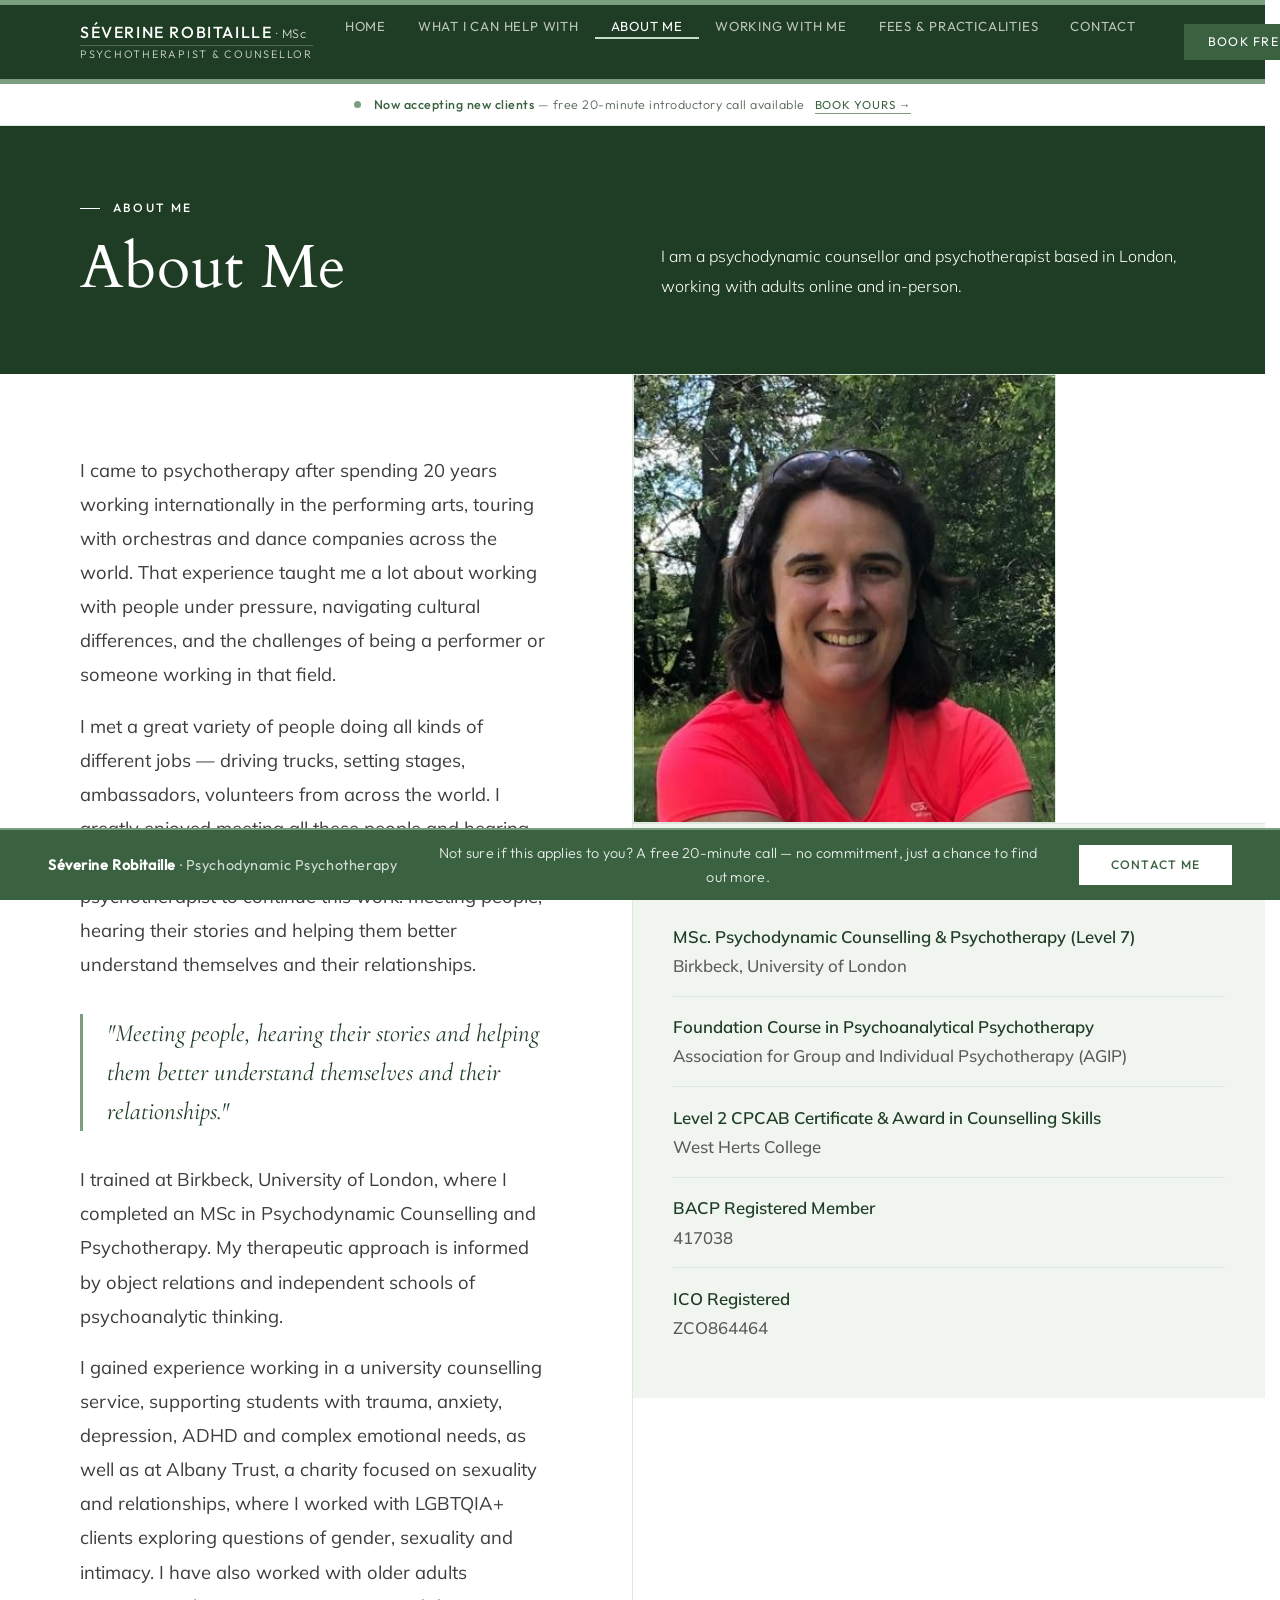
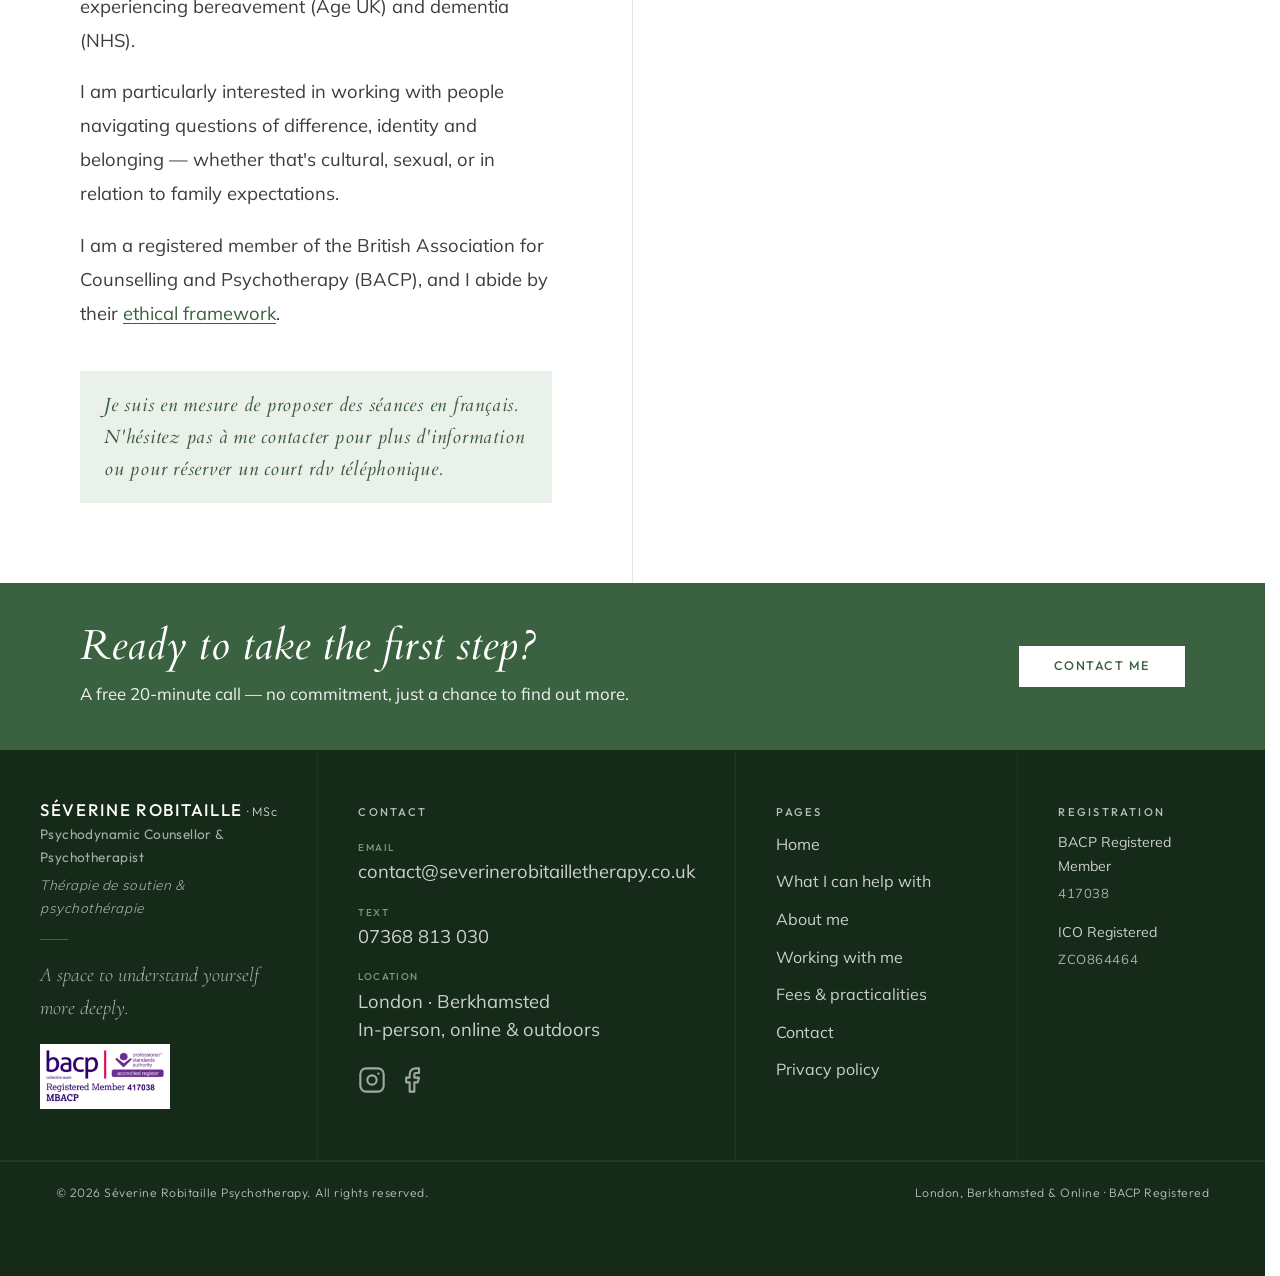
==== about.html @ 89bd4393 "Update about.html" ====
<!DOCTYPE html>
<html lang="en">
<head>
  <meta charset="UTF-8">
  <meta name="viewport" content="width=device-width, initial-scale=1.0">
  <title>About Séverine Robitaille | Counsellor – Berkhamsted, London & Online</title>
  <meta name="description" content="BACP registered. Welcoming neurodivergent people, all cultures and backgrounds. In person, outdoors or online. Séances disponibles en français.">
  <meta name="author" content="Séverine Robitaille">
  <meta name="copyright" content="© 2026 Séverine Robitaille. All images and content are protected.">
  <link rel="icon" type="image/svg+xml" href="favicon.svg">
  <link rel="canonical" href="https://www.severinerobitailletherapy.co.uk/about.html">
  <meta property="og:type" content="website">
  <meta property="og:site_name" content="Séverine Robitaille Psychotherapy">
  <meta property="og:title" content="About Séverine Robitaille - Psychotherapist & Counsellor, London">
  <meta property="og:description" content="I am a psychodynamic counsellor and psychotherapist and work in London and online. BACP registered.">
  <meta property="og:image" content="https://www.severinerobitailletherapy.co.uk/images/photo-severine-cropped.jpg">
  <meta property="og:url" content="https://www.severinerobitailletherapy.co.uk/about.html">
  <link rel="stylesheet" href="style.css">
  <script type="application/ld+json">
  {
    "@context": "https://schema.org",
    "@type": "MedicalBusiness",
    "name": "Séverine Robitaille Psychotherapy",
    "description": "Psychodynamic counselling and psychotherapy for adults in London. Online and in-person sessions with Séverine Robitaille MSc, BACP registered.",
    "url": "https://www.severinerobitailletherapy.co.uk",
    "telephone": "+447368813030",
    "email": "contact@severinerobitailletherapy.co.uk",
    "address": {
      "@type": "PostalAddress",
      "streetAddress": "180-186 Kings Cross Road",
      "addressLocality": "London",
      "postalCode": "WC1X 9DE",
      "addressCountry": "GB"
    },
    "geo": {
      "@type": "GeoCoordinates",
      "latitude": 51.5295,
      "longitude": -0.1196
    },
    "priceRange": "£80 per session",
    "areaServed": "London",
    "founder": {
      "@type": "Person",
      "name": "Séverine Robitaille",
      "jobTitle": "Psychodynamic Counsellor and Psychotherapist",
      "honorificSuffix": "MSc",
      "knowsLanguage": ["en", "fr"],
      "memberOf": {
        "@type": "Organization",
        "name": "British Association for Counselling and Psychotherapy",
        "alternateName": "BACP"
      }
    },
    "hasOfferCatalog": {
      "@type": "OfferCatalog",
      "name": "Therapy Services",
      "itemListElement": [
        {
          "@type": "Offer",
          "itemOffered": {
            "@type": "Service",
            "name": "Individual Psychotherapy",
            "description": "One-to-one psychodynamic therapy for adults, in-person or online"
          }
        },
        {
          "@type": "Offer",
          "itemOffered": {
            "@type": "Service",
            "name": "Free Introductory Call",
            "description": "Free 20-minute introductory phone call, no commitment required"
          },
          "price": "0",
          "priceCurrency": "GBP"
        }
      ]
    }
  }
  </script>
  <script type="application/ld+json">
  {
    "@context": "https://schema.org",
    "@type": "Person",
    "name": "Séverine Robitaille",
    "honorificSuffix": "MSc",
    "jobTitle": "Psychodynamic Counsellor and Psychotherapist",
    "url": "https://www.severinerobitailletherapy.co.uk/about.html",
    "email": "contact@severinerobitailletherapy.co.uk",
    "telephone": "+447368813030",
    "knowsLanguage": ["en", "fr"],
    "worksFor": {
      "@type": "MedicalBusiness",
      "name": "Séverine Robitaille Psychotherapy",
      "url": "https://www.severinerobitailletherapy.co.uk"
    },
    "hasCredential": {
      "@type": "EducationalOccupationalCredential",
      "credentialCategory": "degree",
      "educationalLevel": "Masters",
      "recognizedBy": {
        "@type": "CollegeOrUniversity",
        "name": "Birkbeck, University of London"
      }
    },
    "memberOf": {
      "@type": "Organization",
      "name": "British Association for Counselling and Psychotherapy",
      "alternateName": "BACP"
    }
  }
  </script>
</head>
<body>
  <a href="#main-content" class="skip-link">Skip to main content</a>

  <!-- TOP NAV — Option B -->
  <nav class="top-nav" aria-label="Main navigation">
    <a class="nav-logo" href="/">
      <span class="nav-logo__name">Séverine Robitaille<span class="nav-logo__msc"> · MSc</span></span>
      <span class="nav-logo__sub">Psychotherapist &amp; Counsellor</span>
    </a>
    <ul class="nav-links">
      <li><a href="/">Home</a></li>
      <li><a href="what-i-can-help-with.html">What I can help with</a></li>
      <li><a href="about.html" class="active">About me</a></li>
      <li><a href="working-with-me.html">Working with me</a></li>
      <li><a href="fees.html">Fees &amp; practicalities</a></li>
      <li><a href="contact.html">Contact</a></li>
    </ul>
    <div class="nav-right">
      <div class="nav-cta"><a href="contact.html">Book Free Call</a></div>
      <span class="nav-lang__flag" title="Version française disponible">🇫🇷</span>
    </div>
    <button class="nav-hamburger" id="navHamburger" aria-label="Open menu" aria-expanded="false" style="display:none;">
      <span></span><span></span><span></span>
    </button>
  </nav>

  <div class="mobile-nav-panel" id="mobileNav">
    <a href="/">Home</a>
    <a href="what-i-can-help-with.html">What I can help with</a>
    <a href="about.html" class="active">About me</a>
    <a href="working-with-me.html">Working with me</a>
    <a href="fees.html">Fees &amp; practicalities</a>
    <a href="contact.html">Contact</a>
    <a href="contact.html" class="mobile-nav-cta">Book Free Call</a>
  </div>

  <!-- ACCEPTING CLIENTS BANNER -->
  <div class="accepting-bar">
    <div class="accepting-bar__dot"></div>
    <p class="accepting-bar__text">
      <strong>Now accepting new clients</strong> — free 20-minute introductory call available
      <a href="contact.html" class="accepting-bar__link">Book yours →</a>
    </p>
  </div>

  <!-- PAGE HERO — Option B -->
  <main id="main-content">
  <div class="page-hero">
    <div>
      <div class="page-hero__eyebrow">About Me</div>
      <h1 class="page-hero__title">About Me</h1>
    </div>
    <p class="page-hero__desc">I am a psychodynamic counsellor and psychotherapist based in London, working with adults online and in-person.</p>
  </div>

  <!-- MAIN CONTENT — Body text Option A + bumped size -->
  <img src="images/severine-outdoors-cropped.jpg"
       alt="Séverine Robitaille, psychodynamic psychotherapist"
       class="about-photo-mobile"
       style="display:none;">

  <div class="grid-2">

    <div class="content-left">

      <p>I came to psychotherapy after spending 20 years working internationally in the performing arts, touring with orchestras and dance companies across the world. That experience taught me a lot about working with people under pressure, navigating cultural differences, and the challenges of being a performer or someone working in that field.</p>

      <p>I met a great variety of people doing all kinds of different jobs — driving trucks, setting stages, ambassadors, volunteers from across the world. I greatly enjoyed meeting all these people and hearing their stories, and this led me to retrain as a psychotherapist to continue this work: meeting people, hearing their stories and helping them better understand themselves and their relationships.</p>

      <div class="pull-quote">"Meeting people, hearing their stories and helping them better understand themselves and their relationships."</div>

      <p>I trained at Birkbeck, University of London, where I completed an MSc in Psychodynamic Counselling and Psychotherapy. My therapeutic approach is informed by object relations and independent schools of psychoanalytic thinking.</p>

      <p>I gained experience working in a university counselling service, supporting students with trauma, anxiety, depression, ADHD and complex emotional needs, as well as at Albany Trust, a charity focused on sexuality and relationships, where I worked with LGBTQIA+ clients exploring questions of gender, sexuality and intimacy. I have also worked with older adults experiencing bereavement (Age UK) and dementia (NHS).</p>

      <p>I am particularly interested in working with people navigating questions of difference, identity and belonging — whether that's cultural, sexual, or in relation to family expectations.</p>

      <p>I am a registered member of the British Association for Counselling and Psychotherapy (BACP), and I abide by their <a href="https://www.bacp.co.uk/events-and-resources/ethics-and-standards/ethical-framework-for-the-counselling-professions/" target="_blank" rel="noopener">ethical framework</a>.</p>

      <div class="lang-badge">
        Je suis en mesure de proposer des séances en français. N'hésitez pas à me contacter pour plus d'information ou pour réserver un court rdv téléphonique.
      </div>

    </div>

    <!-- Right: photo + credentials Option A scaled -->
    <div>

      <img src="images/severine-outdoors-cropped.jpg"
           alt="Séverine Robitaille, psychodynamic psychotherapist"
           class="about-photo-desktop"
           style="width:67%; height:auto; display:block; border:1px solid var(--border);">

      <div class="creds-panel">
        <h2 class="creds-panel__title">Qualifications &amp; Registrations</h2>

        <div class="creds-item">
          <span class="creds-item__title">MSc. Psychodynamic Counselling &amp; Psychotherapy (Level 7)</span>
          <span class="creds-item__sub">Birkbeck, University of London</span>
        </div>
        <div class="creds-item">
          <span class="creds-item__title">Foundation Course in Psychoanalytical Psychotherapy</span>
          <span class="creds-item__sub">Association for Group and Individual Psychotherapy (AGIP)</span>
        </div>
        <div class="creds-item">
          <span class="creds-item__title">Level 2 CPCAB Certificate &amp; Award in Counselling Skills</span>
          <span class="creds-item__sub">West Herts College</span>
        </div>
        <div class="creds-item">
          <span class="creds-item__title">BACP Registered Member</span>
          <span class="creds-item__sub">417038</span>
        </div>
        <div class="creds-item">
          <span class="creds-item__title">ICO Registered</span>
          <span class="creds-item__sub">ZCO864464</span>
        </div>
      </div>

    </div>

  </div>

  <!-- CTA STRIP — forest green, white text, bigger -->
  <div class="cta-strip cta-strip--tall">
    <div>
      <p class="cta-strip__heading">Ready to take the first step?</p>
      <p class="cta-strip__sub">A free 20-minute call — no commitment, just a chance to find out more.</p>
    </div>
    <a href="mailto:contact@severinerobitailletherapy.co.uk" class="btn btn--white">Contact me</a>
  </div>

  <!-- FOOTER — improved contrast + larger text throughout -->
  </main>

  <footer class="site-footer">
    <div class="footer-1__top">

      <div class="footer-1__col">
        <span class="footer-name">Séverine Robitaille<span class="footer-msc"> · MSc</span></span>
        <span class="footer-creds">Psychodynamic Counsellor &amp; Psychotherapist</span>
        <span class="footer-fr">Thérapie de soutien &amp; psychothérapie</span>
        <div class="footer-divider"></div>
        <p class="footer-tagline">A space to understand yourself more deeply.</p>
        <span class="bacp-logo"><img src="images/bacplogo.png" alt="BACP Registered Member"></span>
      </div>

      <div class="footer-1__col footer-1__col--lower">
        <p class="col-heading">Contact</p>
        <span class="contact-row" style="margin-bottom:0"><span>Email</span></span>
        <span class="contact-row"><a href="mailto:contact@severinerobitailletherapy.co.uk">contact@severinerobitailletherapy.co.uk</a></span>
        <span class="contact-row" style="margin-bottom:0"><span>Text</span></span>
        <span class="contact-row"><a href="tel:+447368813030">07368 813 030</a></span>
        <span class="contact-row" style="margin-bottom:0"><span>Location</span></span>
        <span class="contact-row" style="margin-bottom:0">London · Berkhamsted</span>
        <span class="contact-row">In-person, online &amp; outdoors</span>
        <div class="footer-social"><a href="https://www.instagram.com/severinetherapy" target="_blank" rel="noopener" aria-label="Instagram"><svg xmlns="http://www.w3.org/2000/svg" width="22" height="22" viewBox="0 0 24 24" fill="none" stroke="currentColor" stroke-width="1.8" stroke-linecap="round" stroke-linejoin="round"><rect x="2" y="2" width="20" height="20" rx="5" ry="5"/><circle cx="12" cy="12" r="4"/><circle cx="17.5" cy="6.5" r="1" fill="currentColor" stroke="none"/></svg></a><a href="https://www.facebook.com/severinerobitailletherapy" target="_blank" rel="noopener" aria-label="Facebook"><svg xmlns="http://www.w3.org/2000/svg" width="22" height="22" viewBox="0 0 24 24" fill="none" stroke="currentColor" stroke-width="1.8" stroke-linecap="round" stroke-linejoin="round"><path d="M18 2h-3a5 5 0 0 0-5 5v3H7v4h3v8h4v-8h3l1-4h-4V7a1 1 0 0 1 1-1h3z"/></svg></a></div>
      </div>

      <div class="footer-1__col footer-1__col--lower footer-nav">
        <p class="col-heading">Pages</p>
        <a href="/">Home</a>
        <a href="what-i-can-help-with.html">What I can help with</a>
        <a href="about.html">About me</a>
        <a href="working-with-me.html">Working with me</a>
        <a href="fees.html">Fees &amp; practicalities</a>
        <a href="contact.html">Contact</a>
        <a href="privacy.html">Privacy policy</a>
      </div>

      <div class="footer-1__col footer-1__col--lower">
        <p class="col-heading">Registration</p>
        <div class="reg-block">
          <span class="reg-title">BACP Registered Member</span>
          <span class="reg-num">417038</span>
        </div>
        <div class="reg-block">
          <span class="reg-title">ICO Registered</span>
          <span class="reg-num">ZCO864464</span>
        </div>
      </div>

    </div>
    <div class="bottom-bar">
      <p>© 2026 Séverine Robitaille Psychotherapy. All rights reserved.</p>
      <p>London, Berkhamsted &amp; Online · BACP Registered</p>
    </div>
  </footer>

  <!-- FIXED BAR -->
  <div class="fixed-bar">
    <span class="fixed-bar__name"><strong>Séverine Robitaille</strong> · Psychodynamic Psychotherapy</span>
    <span class="fixed-bar__message">Not sure if this applies to you? A free 20-minute call — no commitment, just a chance to find out more.</span>
    <a href="mailto:contact@severinerobitailletherapy.co.uk" class="fixed-bar__btn">Contact me</a>
  </div>

  <script>
    const ham = document.getElementById('navHamburger');
    const nav = document.getElementById('mobileNav');
    if (ham && nav) {
      const toggleMenu = () => {
        const open = nav.classList.toggle('open');
        ham.classList.toggle('open', open);
        ham.setAttribute('aria-expanded', open);
        ham.setAttribute('aria-label', open ? 'Close menu' : 'Open menu');
      };
      ham.addEventListener('click', toggleMenu);
      ham.addEventListener('keydown', (e) => {
        if (e.key === 'Enter' || e.key === ' ') {
          e.preventDefault();
          toggleMenu();
        }
      });
      nav.querySelectorAll('a').forEach(a => a.addEventListener('click', () => {
        nav.classList.remove('open');
        ham.classList.remove('open');
        ham.setAttribute('aria-expanded', 'false');
        ham.setAttribute('aria-label', 'Open menu');
      }));
    }
  </script>
<script data-goatcounter="https://severinetherapy.goatcounter.com/count"
        async src="//gc.zgo.at/count.js"></script>
</body>
</html>
---- style.css ----
/* ============================================================
   style.css — Séverine Robitaille Psychotherapy
   Shared stylesheet for all pages
   ============================================================

   FONTS — hosted locally from /fonts folder
   FONT ROLES:
   - Headings & page titles  → Cardo
   - Body text               → Mulish
   - Navigation & buttons    → Outfit (uppercase)
   - Quotes & accents        → Cormorant Garamond italic

   COLOUR PALETTE:
   --rich       #1f3d24   Dark rich green  — nav bar, page hero, footer
   --forest     #3a6140   Mid green        — CTA sections, hover states, sticky bar
   --sage       #7a9e7e   Sage green       — accents, borders, dots, labels
   --mint       #c5ddc7   Pale mint        — borders, pull quote lines, image tints
   --pale       #f0f5f0   Very pale green  — section backgrounds
   --off-white  #f8faf8   Warm white       — alternate section backgrounds
   --white      #ffffff   Pure white       — main content background
   --text       #1a1a1a   Near black       — headings
   --muted      #556657   Muted green-grey — body text
   --border     #dde8de   Light green-grey — borders and dividers
   ============================================================ */


/* ── ACCESSIBILITY ── */
.skip-link {
  position: absolute;
  top: -100%;
  left: 0;
  background: var(--forest);
  color: #fff;
  padding: 0.75rem 1.5rem;
  font-family: 'Outfit', sans-serif;
  font-size: 0.85rem;
  font-weight: 500;
  text-decoration: none;
  z-index: 9999;
}
.skip-link:focus { top: 0; }

*:focus-visible {
  outline: 2px solid var(--sage);
  outline-offset: 3px;
}

/* ── VISIBILITY UTILITIES ── */
.mobile-only { display: none; }
.desktop-only { display: inline; }

/* ── RESET & BASE ── */
*, *::before, *::after {
  margin: 0;
  padding: 0;
  box-sizing: border-box;
}

/* ── LOCAL FONT FACES ─────────────────────────────────────────────── */

/* Cardo */
@font-face {
  font-family: 'Cardo';
  font-style: normal;
  font-weight: 400;
  font-display: swap;
  src: url('fonts/cardo-400.woff2') format('woff2');
}
@font-face {
  font-family: 'Cardo';
  font-style: italic;
  font-weight: 400;
  font-display: swap;
  src: url('fonts/cardo-400-italic.woff2') format('woff2');
}

/* Cormorant Garamond */
@font-face {
  font-family: 'Cormorant Garamond';
  font-style: normal;
  font-weight: 300;
  font-display: swap;
  src: url('fonts/cormorant-300.woff2') format('woff2');
}
@font-face {
  font-family: 'Cormorant Garamond';
  font-style: normal;
  font-weight: 400;
  font-display: swap;
  src: url('fonts/cormorant-400.woff2') format('woff2');
}
@font-face {
  font-family: 'Cormorant Garamond';
  font-style: italic;
  font-weight: 300;
  font-display: swap;
  src: url('fonts/cormorant-300-italic.woff2') format('woff2');
}
@font-face {
  font-family: 'Cormorant Garamond';
  font-style: italic;
  font-weight: 400;
  font-display: swap;
  src: url('fonts/cormorant-400-italic.woff2') format('woff2');
}

/* Mulish */
@font-face {
  font-family: 'Mulish';
  font-style: normal;
  font-weight: 300;
  font-display: swap;
  src: url('fonts/mulish-300.woff2') format('woff2');
}
@font-face {
  font-family: 'Mulish';
  font-style: normal;
  font-weight: 400;
  font-display: swap;
  src: url('fonts/mulish-400.woff2') format('woff2');
}
@font-face {
  font-family: 'Mulish';
  font-style: normal;
  font-weight: 500;
  font-display: swap;
  src: url('fonts/mulish-500.woff2') format('woff2');
}
@font-face {
  font-family: 'Mulish';
  font-style: normal;
  font-weight: 600;
  font-display: swap;
  src: url('fonts/mulish-600.woff2') format('woff2');
}

/* Outfit */
@font-face {
  font-family: 'Outfit';
  font-style: normal;
  font-weight: 300;
  font-display: swap;
  src: url('fonts/outfit-300.woff2') format('woff2');
}
@font-face {
  font-family: 'Outfit';
  font-style: normal;
  font-weight: 400;
  font-display: swap;
  src: url('fonts/outfit-400.woff2') format('woff2');
}
@font-face {
  font-family: 'Outfit';
  font-style: normal;
  font-weight: 500;
  font-display: swap;
  src: url('fonts/outfit-500.woff2') format('woff2');
}

/* ─────────────────────────────────────────────────────────────────── */

html {
  scroll-behavior: smooth;
  font-size: 16px;
  scrollbar-gutter: stable;
}

body {
  font-family: 'Mulish', sans-serif;
  font-weight: 300;
  color: #1a1a1a;
  background: #ffffff;
  line-height: 1.7;
  -webkit-font-smoothing: antialiased;
}

img {
  max-width: 100%;
  display: block;
  -webkit-user-select: none;
  -moz-user-select: none;
  user-select: none;
  -webkit-user-drag: none;
  -moz-user-drag: none;
}

a {
  color: inherit;
  text-decoration: none;
}


/* ── CSS VARIABLES ── */
:root {
  --rich:      #1f3d24;
  --forest:    #3a6140;
  --sage:      #7a9e7e;
  --mint:      #c5ddc7;
  --pale:      #f0f5f0;
  --off-white: #f8faf8;
  --white:     #ffffff;
  --text:      #1a1a1a;
  --muted:     #556657;
  --border:    #dde8de;

  --font-heading: 'Cardo', serif;
  --font-body:    'Mulish', sans-serif;
  --font-ui:      'Outfit', sans-serif;
  --font-quote:   'Cormorant Garamond', serif;

  --radius: 0px; /* sharp edges throughout */
  --transition: 0.22s ease;

  --space-xs:  0.5rem;
  --space-sm:  1rem;
  --space-md:  2rem;
  --space-lg:  3.5rem;
  --space-xl:  5rem;
  --space-2xl: 7rem;
}


/* ════════════════════════════════════════════
   TYPOGRAPHY
   ════════════════════════════════════════════ */

h1, h2, h3, h4 {
  font-family: var(--font-heading);
  font-weight: 400;
  color: var(--text);
  line-height: 1.15;
}

h1 { font-size: 3.5rem; }
h2 { font-size: 2.2rem; }
h3 { font-size: 1.5rem; }
h4 { font-size: 1.1rem; }

p {
  font-family: var(--font-body);
  font-weight: 300;
  font-size: 1rem;
  color: var(--muted);
  line-height: 1.9;
  margin-bottom: 1rem;
}

p:last-child { margin-bottom: 0; }

/* Section eyebrow label — small caps above headings */
.eyebrow {
  font-family: var(--font-ui);
  font-size: 0.68rem;
  font-weight: 400;
  letter-spacing: 0.22em;
  text-transform: uppercase;
  color: var(--forest);
  display: flex;
  align-items: center;
  gap: 0.8rem;
  margin-bottom: 0.8rem;
}

.eyebrow::before {
  content: '';
  display: inline-block;
  width: 20px;
  height: 1px;
  background: var(--sage);
  flex-shrink: 0;
}

/* Pull quote — Cormorant Garamond italic */
.pull-quote {
  font-family: var(--font-quote);
  font-style: italic;
  font-weight: 300;
  font-size: 1.3rem;
  color: var(--sage);
  line-height: 1.65;
  border-left: 2px solid var(--mint);
  padding-left: 1.5rem;
  margin: 2rem 0;
}

/* Inline emphasis */
em {
  font-family: var(--font-quote);
  font-style: italic;
  font-size: 1.05em;
}

strong {
  font-weight: 500;
  color: var(--text);
}

/* ════════════════════════════════════════════
   SHARED CONTENT PATTERNS
   (Reusable styles for section eyebrows, headings, text)
   ════════════════════════════════════════════ */

/* Section eyebrow - small uppercase label above headings */
.section-eyebrow,
.who-main__eyebrow,
.approach-section__eyebrow,
.services-section__eyebrow,
.fees-section-title,
/* Section title - large Cardo heading */
.section-title,
.who-main__heading,
.approach-section__heading,
.services-section__heading {
  font-family: 'Cardo', serif;
  font-size: 2.2rem;
  font-weight: 400;
  line-height: 1.3;
}

/* Content paragraph - body text for content areas */
.content-text {
  font-family: 'Mulish', sans-serif;
  font-size: 1.15rem;
  font-weight: 400;
  color: #3d3d3d;
  line-height: 1.85;
  margin-bottom: 1.1rem;
}
.content-text:last-child { margin-bottom: 0; }

/* Content link - standard link styling in content areas */
.content-link,
.content-left a,
.fees-cell a,
.privacy-wrap a {
  color: var(--forest);
  text-decoration: underline;
  text-underline-offset: 3px;
}


/* ════════════════════════════════════════════
   LAYOUT HELPERS
   ════════════════════════════════════════════ */

.container {
  max-width: 1200px;
  margin: 0 auto;
  padding: 0 var(--space-xl);
}

.section {
  padding: var(--space-xl) var(--space-xl);
}

.section--pale     { background: var(--pale); }
.section--offwhite { background: var(--off-white); }
.section--white    { background: var(--white); }
.section--rich     { background: var(--rich); }
.section--forest   { background: var(--forest); }

.grid-2 {
  display: grid;
  grid-template-columns: 1fr 1fr;
  gap: 0;
}

.grid-2--gap {
  display: grid;
  grid-template-columns: 1fr 1fr;
  gap: var(--space-lg);
}

.grid-3 {
  display: grid;
  grid-template-columns: repeat(3, 1fr);
  gap: 0;
}

.divider {
  width: 36px;
  height: 2px;
  background: var(--sage);
  margin: var(--space-md) 0;
}


/* ════════════════════════════════════════════
   BUTTONS
   ════════════════════════════════════════════ */

.btn {
  display: inline-block;
  font-family: var(--font-ui);
  font-size: 0.78rem;
  font-weight: 500;
  letter-spacing: 0.12em;
  text-transform: uppercase;
  text-decoration: none;
  padding: 0.9rem 2.2rem;
  border: none;
  cursor: pointer;
  transition: background var(--transition), color var(--transition), transform var(--transition);
  line-height: 1;
}

.btn:hover { transform: translateY(-1px); }

/* Primary — dark green fill */
.btn--primary {
  background: var(--forest);
  color: var(--white);
}
.btn--primary:hover { background: var(--rich); }

/* White — used on dark backgrounds */
.btn--white {
  background: var(--white);
  color: var(--forest);
}
.btn--white:hover { background: var(--mint); }

/* Ghost — outline only */
.btn--ghost {
  background: transparent;
  color: var(--forest);
  border: 1.5px solid var(--border);
}
.btn--ghost:hover { background: var(--pale); }

/* Small variant */
.btn--sm {
  font-size: 0.72rem;
  padding: 0.6rem 1.5rem;
}


/* ════════════════════════════════════════════
   TOP NAVIGATION BAR
   ════════════════════════════════════════════ */

.top-nav {
  background: var(--rich);
  padding: 0 var(--space-xl);
  height: 84px;
  display: flex;
  justify-content: space-between;
  align-items: stretch;
  position: sticky;
  top: 0;
  z-index: 100;
  border-top: 1.5mm solid var(--sage);
  border-bottom: 1.5mm solid var(--sage);
}

/* Logo / name */
.nav-logo {
  display: flex;
  flex-direction: column;
  justify-content: center;
  gap: 3px;
  text-decoration: none;
  flex-shrink: 0;
}

.nav-logo__name {
  font-family: var(--font-ui);
  font-size: 1rem;
  font-weight: 500;
  color: var(--white);
  line-height: 1;
  letter-spacing: 0.1em;
  text-transform: uppercase;
  border-bottom: 1px solid rgba(255,255,255,0.22);
  padding-bottom: 5px;
}

.nav-logo__sub {
  font-family: var(--font-ui);
  font-size: 0.68rem;
  font-weight: 300;
  letter-spacing: 0.16em;
  text-transform: uppercase;
  color: rgba(255,255,255,0.80);
  line-height: 1;
}

.nav-logo__msc {
  color: rgba(255,255,255,0.80);
  font-weight: 300;
  font-size: 0.78rem;
  letter-spacing: 0.06em;
  text-transform: none;
}

/* Nav links */
.nav-links {
  display: flex;
  list-style: none;
  align-items: stretch;
  margin: 0 1rem;
}

.nav-links a {
  display: flex;
  align-items: center;
  padding: 10px 1rem 0;
  font-family: var(--font-ui);
  font-size: 0.82rem;
  font-weight: 400;
  letter-spacing: 0.06em;
  text-transform: uppercase;
  color: rgba(255,255,255,0.7);
  text-decoration: none;
  border-bottom: 2px solid transparent;
  transition: color var(--transition), border-color var(--transition);
  white-space: nowrap;
}

.nav-links a:hover {
  color: var(--white);
  border-bottom-color: var(--mint);
}

.nav-links a.active {
  color: var(--white);
  border-bottom-color: var(--mint);
}

/* Nav CTA button */
.nav-cta {
  display: flex;
  align-items: center;
  flex-shrink: 0;
  margin-left: var(--space-sm);
}

.nav-cta a {
  font-family: var(--font-ui);
  font-size: 0.78rem;
  font-weight: 400;
  letter-spacing: 0.1em;
  text-transform: uppercase;
  color: var(--white);
  background: var(--forest);
  padding: 0 1.5rem;
  height: 36px;
  display: flex;
  align-items: center;
  text-decoration: none;
  transition: background var(--transition);
  white-space: nowrap;
}

.nav-cta a:hover { background: var(--forest); }

/* Mobile nav - hidden on desktop */
.mobile-nav-panel,
.nav-hamburger { display: none; }


/* ════════════════════════════════════════════
   ACCEPTING NEW CLIENTS BANNER
   ════════════════════════════════════════════ */

.accepting-bar {
  background: var(--white);
  border-bottom: 1px solid var(--border);
  padding: 0.55rem var(--space-xl);
  display: flex;
  align-items: center;
  justify-content: center;
  gap: 0.8rem;
}

.accepting-bar__dot {
  width: 7px;
  height: 7px;
  border-radius: 50%;
  background: var(--sage);
  flex-shrink: 0;
  animation: pulse 2.5s ease-in-out infinite;
}

@keyframes pulse {
  0%, 100% { opacity: 1; transform: scale(1); }
  50%       { opacity: 0.35; transform: scale(0.85); }
}

.accepting-bar__text {
  font-family: var(--font-ui);
  font-size: 0.78rem;
  font-weight: 300;
  color: var(--muted);
  letter-spacing: 0.04em;
  margin-bottom: 0; /* override global p margin */
}

.accepting-bar__text strong {
  color: var(--forest);
  font-weight: 500;
}

.accepting-bar__link {
  font-family: var(--font-ui);
  font-size: 0.72rem;
  font-weight: 400;
  color: var(--forest);
  text-decoration: none;
  letter-spacing: 0.08em;
  text-transform: uppercase;
  border-bottom: 1px solid var(--sage);
  padding-bottom: 1px;
  margin-left: 0.4rem;
  transition: color var(--transition);
}

.accepting-bar__link:hover { color: var(--rich); }


/* ════════════════════════════════════════════
   PAGE HERO BANNER
   (dark green top section on interior pages)
   ════════════════════════════════════════════ */

.page-hero {
  background: var(--rich);
  padding: 4.5rem var(--space-xl);
  display: grid;
  grid-template-columns: 1fr 1fr;
  gap: var(--space-lg);
  align-items: end;
}

.page-hero__eyebrow {
  font-family: var(--font-ui);
  font-size: 0.75rem;
  font-weight: 500;
  letter-spacing: 0.22em;
  text-transform: uppercase;
  color: #ffffff;
  margin-bottom: 1rem;
  display: flex;
  align-items: center;
  gap: 0.8rem;
}

.page-hero__eyebrow::before {
  content: '';
  width: 20px;
  height: 1px;
  background: #ffffff;
  display: inline-block;
  flex-shrink: 0;
}

.page-hero__title {
  font-family: var(--font-heading);
  font-weight: 400;
  font-size: 3.8rem;
  color: var(--white);
  line-height: 1.1;
  letter-spacing: 0.01em;
  margin-bottom: 0;
}

.page-hero__desc {
  font-family: var(--font-body);
  font-weight: 300;
  font-size: 1rem;
  color: #ffffff;
  line-height: 1.85;
  align-self: end;
  margin-bottom: 0;
}


/* ════════════════════════════════════════════
   IMAGE PLACEHOLDER BLOCKS
   (replace with <img> tags when photos ready)
   ════════════════════════════════════════════ */

.img-placeholder {
  background: linear-gradient(155deg, var(--mint) 0%, #9ec4a2 55%, var(--forest) 100%);
  display: flex;
  flex-direction: column;
  align-items: center;
  justify-content: center;
  gap: 0.5rem;
  min-height: 400px;
}

.img-placeholder__label {
  background: rgba(255,255,255,0.88);
  padding: 0.5rem 1.3rem;
  font-family: var(--font-ui);
  font-size: 0.72rem;
  font-weight: 500;
  letter-spacing: 0.14em;
  text-transform: uppercase;
  color: var(--forest);
}

.img-placeholder__sub {
  font-family: var(--font-ui);
  font-size: 0.68rem;
  font-weight: 300;
  color: rgba(255,255,255,0.6);
  letter-spacing: 0.05em;
}


/* ════════════════════════════════════════════
   CREDENTIALS / DARK ASIDE PANEL
   ════════════════════════════════════════════ */

.aside-panel {
  background: var(--rich);
  padding: 2.5rem;
}

/* Light variant — pale green background */
.aside-panel--light {
  background: var(--pale);
  border-top: 1px solid var(--border);
}

.aside-panel--light .aside-panel__title { color: var(--forest); }

.aside-panel--light .cred-item {
  border-bottom-color: var(--border);
  color: var(--muted);
}

.aside-panel--light .cred-item strong { color: var(--rich); }

.cred-item {
  padding: 0.9rem 0;
  border-bottom: 1px solid rgba(255,255,255,0.07);
  font-family: var(--font-body);
  font-size: 0.84rem;
  font-weight: 300;
  color: rgba(255,255,255,0.75);
  line-height: 1.5;
}

.cred-item:last-child { border-bottom: none; }

.cred-item strong {
  display: block;
  font-family: var(--font-body);
  font-weight: 400;
  font-size: 0.86rem;
  color: rgba(255,255,255,0.82);
  margin-bottom: 0.15rem;
}


/* ════════════════════════════════════════════
   CREDENTIALS PANEL — pale green (About page)
   ════════════════════════════════════════════ */

.creds-panel {
  background: var(--pale);
  border-top: 1px solid var(--border);
  padding: 2.5rem;
}

.creds-panel__title {
  font-family: var(--font-ui);
  font-size: 1rem;
  font-weight: 500;
  letter-spacing: 0.14em;
  text-transform: uppercase;
  color: var(--forest);
  margin-bottom: 1.5rem;
}

.creds-item {
  padding: 1.1rem 0;
  border-bottom: 1px solid var(--border);
  line-height: 1.5;
}

.creds-item:last-child { border-bottom: none; }

.creds-item__title {
  display: block;
  font-family: var(--font-body);
  font-weight: 600;
  font-size: 1.05rem;
  color: var(--rich);
  margin-bottom: 0.25rem;
}

.creds-item__sub {
  font-family: var(--font-body);
  font-size: 1.05rem;
  font-weight: 500;
  color: #5a5a5a;
}


/* ════════════════════════════════════════════
   LANGUAGE BADGE
   ════════════════════════════════════════════ */

.lang-badge {
  display: inline-flex;
  align-items: center;
  gap: 0.6rem;
  background: var(--pale);
  border: 1px solid var(--border);
  padding: 0.65rem 1.3rem;
  font-family: var(--font-ui);
  font-size: 0.8rem;
  font-weight: 400;
  color: var(--forest);
  letter-spacing: 0.04em;
  margin-top: var(--space-sm);
}


/* ════════════════════════════════════════════
   CTA STRIP
   (call-to-action band before footer)
   ════════════════════════════════════════════ */

.cta-strip {
  background: var(--forest);
  padding: 4rem var(--space-xl);    /* standard height */
  display: flex;
  align-items: center;
  justify-content: space-between;
  gap: var(--space-md);
  flex-wrap: wrap;
}

/* Taller alternative — more impact, more breathing room */
.cta-strip--tall {
  padding: 2.5rem var(--space-xl);
}

.cta-strip__heading {
  font-family: var(--font-heading);
  font-style: italic;
  font-weight: 400;
  font-size: 2.6rem;
  color: var(--white);
  line-height: 1.15;
  margin-bottom: 0.5rem;
}

.cta-strip__sub {
  font-family: var(--font-body);
  font-size: 1.05rem;
  font-weight: 400;
  color: rgba(255,255,255,0.92);
  margin-bottom: 0;
}


/* ════════════════════════════════════════════
   FOOTER
   ════════════════════════════════════════════ */

.site-footer {
  background: #152a18;
  padding-bottom: 52px;
}

.footer-1__top {
  display: grid;
  grid-template-columns: 1.5fr 1.2fr 1.6fr 1.4fr;
  border-bottom: 1px solid rgba(255,255,255,0.06);
}

/* Col 1 — name block, content sits high */
.footer-1__col {
  padding: 3.2rem 2.5rem;
  border-right: 1px solid rgba(255,255,255,0.05);
  display: flex;
  flex-direction: column;
}


/* Cols 2–4 — content pushed lower */
.footer-1__col--lower {
  padding: 3.2rem 2.5rem;
  border-right: 1px solid rgba(255,255,255,0.05);
  display: flex;
  flex-direction: column;
  justify-content: flex-start;
}

.footer-1__col--lower:last-child { border-right: none; }

/* ── Name block ── */
.footer-name {
  font-family: var(--font-ui);
  font-size: 1.05rem;
  font-weight: 500;
  color: white;
  letter-spacing: 0.1em;
  text-transform: uppercase;
  display: block;
  line-height: 1;
  white-space: nowrap;
}

.footer-msc {
  color: rgba(255,255,255,0.80);
  font-weight: 300;
  font-size: 0.78rem;
  letter-spacing: 0.06em;
  text-transform: none;
}

.footer-creds {
  font-family: var(--font-ui);
  font-size: 0.85rem;
  font-weight: 400;
  color: rgba(255,255,255,0.62);
  letter-spacing: 0.03em;
  display: block;
  margin-top: 0.3rem;
}

.footer-divider {
  width: 28px;
  height: 1px;
  background: var(--sage);
  opacity: 0.5;
  margin: 1.2rem 0;
}

.footer-tagline {
  font-family: var(--font-quote);
  font-style: italic;
  font-weight: 300;
  font-size: 1.25rem;
  color: rgba(255,255,255,0.65);
  line-height: 1.65;
  max-width: 260px;
  margin: 0;
}

/* BACP logo wrapper */
.bacp-logo {
  display: inline-block;
  margin-top: 1.2rem;
  line-height: 0;
}
.bacp-logo img {
  width: 130px;
  height: auto;
  display: block;
}

.bacp-placeholder {
  margin-top: auto;
  padding-top: 2rem;
}

.bacp-placeholder__inner {
  display: inline-flex;
  align-items: center;
  justify-content: center;
  width: 80px;
  height: 80px;
  border: 1px solid rgba(255,255,255,0.18);
  font-family: var(--font-ui);
  font-size: 0.62rem;
  font-weight: 400;
  letter-spacing: 0.1em;
  text-transform: uppercase;
  color: rgba(255,255,255,0.7);
}

/* ── Column headings ── */
.col-heading {
  font-family: var(--font-ui);
  font-size: 0.7rem;
  font-weight: 500;
  letter-spacing: 0.2em;
  text-transform: uppercase;
  color: rgba(255,255,255,0.7);
  margin-bottom: 0.5rem;
}

/* ── Contact rows ── */
.contact-row {
  display: block;
  font-family: var(--font-body);
  font-size: 1rem;
  font-weight: 400;
  color: rgba(255,255,255,0.65);
  margin-bottom: 0.6rem;
  line-height: 1.5;
  text-decoration: none;
  transition: color var(--transition);
}

.contact-row:hover { color: rgba(255,255,255,0.9); }

.contact-row a {
  color: rgba(255,255,255,0.65);
  text-decoration: none;
}
.contact-row a:hover { text-decoration: underline; }

.contact-row span {
  display: inline-block;
  font-family: var(--font-ui);
  font-size: 0.62rem;
  letter-spacing: 0.14em;
  text-transform: uppercase;
  color: var(--sage);
  margin-right: 0.5rem;
  font-weight: 500;
}

/* Cols 2–4 overrides — bigger, whiter */
.footer-1__col--lower .contact-row {
  font-size: 1.15rem;
  color: rgba(255,255,255,0.78);
}
.footer-1__col--lower .contact-row a {
  color: rgba(255,255,255,0.78);
}

.footer-social {
  display: flex;
  gap: 0.75rem;
  margin-top: 0.8rem;
}
.footer-social a {
  color: rgba(255,255,255,0.6);
  transition: color 0.2s;
}
.footer-social svg {
  width: 28px;
  height: 28px;
}
.footer-social a:hover { color: #fff; }

/* ── Nav links — match contact rows exactly ── */
.footer-nav a {
  display: block;
  font-family: var(--font-body);
  font-size: 1rem;
  font-weight: 400;
  color: rgba(255,255,255,0.78);
  text-decoration: none;
  text-transform: none;
  margin-bottom: 0.65rem;
  letter-spacing: 0;
  transition: color var(--transition);
}

.footer-nav a:hover { color: rgba(255,255,255,0.98); }

.footer-1__col--lower .footer-nav a {
  font-size: 1.15rem;
  color: rgba(255,255,255,0.78);
}

.footer-1__col--lower .footer-nav a:hover { color: rgba(255,255,255,0.98); }

/* ── Registration ── */
.reg-block { margin-bottom: 1.1rem; }

.reg-title {
  display: block;
  font-family: var(--font-body);
  font-size: 0.95rem;
  font-weight: 400;
  color: rgba(255,255,255,0.65);
  margin-bottom: 0.18rem;
}

.reg-num {
  display: block;
  font-family: var(--font-body);
  font-size: 0.88rem;
  font-weight: 400;
  color: rgba(255,255,255,0.75);
  letter-spacing: 0.04em;
}

.footer-1__col--lower .reg-title {
  font-size: 0.88rem;
  color: rgba(255,255,255,0.78);
}

.footer-1__col--lower .reg-num {
  font-size: 0.82rem;
  color: rgba(255,255,255,0.62);
}

/* ── Bottom bar ── */
.bottom-bar {
  border-top: 1px solid rgba(255,255,255,0.08);
  padding: 1.2rem 3.5rem;
  display: flex;
  justify-content: space-between;
  align-items: center;
  flex-wrap: wrap;
  gap: 0.5rem;
}

.bottom-bar p {
  font-family: var(--font-ui);
  font-size: 0.76rem;
  font-weight: 300;
  color: rgba(255,255,255,0.7);
  margin-bottom: 0;
  letter-spacing: 0.04em;
}


/* ════════════════════════════════════════════
   FIXED BOTTOM BAR
   Name left · message centre · button right
   ════════════════════════════════════════════ */

.fixed-bar {
  position: fixed;
  bottom: 0;
  left: 0;
  right: 0;
  z-index: 300;
  background: var(--forest);
  border-top: 2px solid var(--sage);
  padding: 0.65rem 3rem;
  display: flex;
  align-items: center;
  justify-content: space-between;
  gap: 2rem;
}

.fixed-bar__name {
  font-family: var(--font-ui);
  font-size: 0.9rem;
  font-weight: 400;
  color: rgba(255,255,255,0.78);
  white-space: nowrap;
  letter-spacing: 0.04em;
  flex-shrink: 0;
}

.fixed-bar__name strong {
  color: var(--white);
  font-weight: 600;
}

.fixed-bar__message {
  font-family: var(--font-ui);
  font-size: 0.9rem;
  font-weight: 300;
  color: rgba(255,255,255,0.88);
  text-align: center;
  letter-spacing: 0.02em;
}

.fixed-bar__btn {
  font-family: var(--font-ui);
  font-size: 0.76rem;
  font-weight: 500;
  letter-spacing: 0.1em;
  text-transform: uppercase;
  background: var(--white);
  color: var(--forest);
  padding: 0.6rem 2rem;
  text-decoration: none;
  transition: background var(--transition);
  white-space: nowrap;
  flex-shrink: 0;
}

.fixed-bar__btn:hover { background: var(--mint); }


/* ════════════════════════════════════════════
   ISSUES / HELP LIST
   (used on What I Can Help With page)
   ════════════════════════════════════════════ */

.issues-grid {
  display: grid;
  grid-template-columns: 1fr 1fr;
  border-top: 1px solid var(--border);
  border-left: 1px solid var(--border);
  margin-top: var(--space-md);
}

.issue-item {
  padding: 1.1rem 1.5rem;
  border-right: 1px solid var(--border);
  border-bottom: 1px solid var(--border);
  font-family: var(--font-body);
  font-size: 0.92rem;
  font-weight: 300;
  color: var(--muted);
  transition: background var(--transition);
}

.issue-item:hover { background: var(--pale); }


/* ════════════════════════════════════════════
   STEPS / PROCESS LIST
   (used on Contact page)
   ════════════════════════════════════════════ */

.steps { display: flex; flex-direction: column; }

.step {
  display: flex;
  gap: 1.5rem;
  padding: 1.4rem 0;
  border-bottom: 1px solid rgba(255,255,255,0.07);
  align-items: flex-start;
}

.step:last-child { border-bottom: none; }

.step__num {
  font-family: var(--font-quote);
  font-style: italic;
  font-weight: 300;
  font-size: 1.5rem;
  color: var(--sage);
  min-width: 28px;
  line-height: 1.3;
  flex-shrink: 0;
}

.step__title {
  font-family: var(--font-body);
  font-size: 0.9rem;
  font-weight: 500;
  color: rgba(255,255,255,0.85);
  margin-bottom: 0.25rem;
}

.step__desc {
  font-family: var(--font-body);
  font-size: 0.82rem;
  font-weight: 300;
  color: rgba(255,255,255,0.75);
  line-height: 1.6;
  margin-bottom: 0;
}


/* ════════════════════════════════════════════
   FEES TABLE
   (used on Fees & Practicalities page)
   ════════════════════════════════════════════ */

.fees-block {
  border: 1px solid var(--border);
  margin-top: var(--space-md);
}

.fees-row {
  display: grid;
  grid-template-columns: 1fr 2fr;
  border-bottom: 1px solid var(--border);
  transition: background var(--transition);
}

.fees-row:last-child { border-bottom: none; }
.fees-row:hover { background: var(--pale); }

.fees-row__label {
  padding: 1.1rem 1.5rem;
  font-family: var(--font-ui);
  font-size: 0.76rem;
  font-weight: 500;
  letter-spacing: 0.08em;
  text-transform: uppercase;
  color: var(--forest);
  border-right: 1px solid var(--border);
  display: flex;
  align-items: center;
}

.fees-row__value {
  padding: 1.1rem 1.5rem;
  font-family: var(--font-body);
  font-size: 0.92rem;
  font-weight: 300;
  color: var(--muted);
  display: flex;
  align-items: center;
  margin-bottom: 0;
}


/* ════════════════════════════════════════════
   FAQ ACCORDION
   ════════════════════════════════════════════ */

.faq-item {
  border-bottom: 1px solid var(--border);
}

.faq-item:first-child { border-top: 1px solid var(--border); }

.faq-question {
  width: 100%;
  background: none;
  border: none;
  padding: 1.3rem 0;
  display: flex;
  justify-content: space-between;
  align-items: center;
  cursor: pointer;
  text-align: left;
  gap: 1rem;
}

.faq-question__text {
  font-family: var(--font-body);
  font-size: 0.97rem;
  font-weight: 400;
  color: var(--text);
  line-height: 1.4;
}

.faq-question__icon {
  font-family: var(--font-ui);
  font-size: 1.2rem;
  color: var(--sage);
  flex-shrink: 0;
  transition: transform var(--transition);
  line-height: 1;
}

.faq-item.open .faq-question__icon { transform: rotate(45deg); }

.faq-answer {
  display: none;
  padding-bottom: 1.3rem;
  font-family: var(--font-body);
  font-size: 0.93rem;
  font-weight: 300;
  color: var(--muted);
  line-height: 1.85;
}

.faq-item.open .faq-answer { display: block; }


/* ════════════════════════════════════════════
   CONTACT FORM / CONTACT DETAILS
   ════════════════════════════════════════════ */

.contact-detail {
  display: flex;
  flex-direction: column;
  gap: 0.15rem;
  padding: 1.2rem 0;
  border-bottom: 1px solid var(--border);
}

.contact-detail:last-child { border-bottom: none; }

.contact-detail__label {
  font-family: var(--font-ui);
  font-size: 0.65rem;
  font-weight: 400;
  letter-spacing: 0.18em;
  text-transform: uppercase;
  color: var(--sage);
}

.contact-detail__value {
  font-family: var(--font-body);
  font-size: 0.97rem;
  font-weight: 300;
  color: var(--muted);
  text-decoration: none;
  transition: color var(--transition);
  margin-bottom: 0;
}

.contact-detail__value:hover { color: var(--forest); }


/* ════════════════════════════════════════════
   UTILITY CLASSES
   ════════════════════════════════════════════ */

.text-white   { color: var(--white) !important; }
.text-sage    { color: var(--sage)  !important; }
.text-muted   { color: var(--muted) !important; }
.text-forest  { color: var(--forest) !important; }

.mt-sm  { margin-top: var(--space-sm); }
.mt-md  { margin-top: var(--space-md); }
.mt-lg  { margin-top: var(--space-lg); }
.mb-sm  { margin-bottom: var(--space-sm); }
.mb-md  { margin-bottom: var(--space-md); }
.mb-lg  { margin-bottom: var(--space-lg); }

.border-right  { border-right: 1px solid var(--border); }
.border-bottom { border-bottom: 1px solid var(--border); }


/* ════════════════════════════════════════════
   MOBILE STYLES — Shared Components
   ════════════════════════════════════════════ */
@media (max-width: 768px) {
  body { overflow-x: hidden; overflow-wrap: anywhere; }
  .footer-social svg { width: 22px; height: 22px; }

  /* ── VISIBILITY UTILITIES ── */
  .mobile-only { display: inline !important; }
  .desktop-only { display: none !important; }

  /* ── NAV: hide links, show hamburger ── */
  .nav-links, .nav-cta, .nav-right { display: none; }

  .top-nav {
    padding: 0 1.25rem;
    height: 64px;
    position: sticky;
    top: 0;
    z-index: 100;
  }

  .nav-hamburger {
    display: flex !important;
    flex-direction: column;
    justify-content: center;
    gap: 5px;
    background: none;
    border: none;
    cursor: pointer;
    padding: 8px;
    margin-left: auto;
  }

  .nav-hamburger span {
    display: block;
    width: 22px;
    height: 1.5px;
    background: rgba(255,255,255,0.8);
    transition: transform 0.2s, opacity 0.2s;
    transform-origin: center;
  }

  .nav-hamburger.open span:nth-child(1) { transform: translateY(6.5px) rotate(45deg); }
  .nav-hamburger.open span:nth-child(2) { opacity: 0; }
  .nav-hamburger.open span:nth-child(3) { transform: translateY(-6.5px) rotate(-45deg); }

  .mobile-nav-panel {
    display: none;
    position: fixed;
    top: 64px;
    left: 0; right: 0;
    background: #1f3d24;
    border-bottom: 2px solid #7a9e7e;
    z-index: 99;
    flex-direction: column;
  }

  .mobile-nav-panel.open { display: flex; }

  .mobile-nav-panel a {
    font-family: 'Outfit', sans-serif;
    font-size: 0.85rem;
    letter-spacing: 0.1em;
    text-transform: uppercase;
    color: rgba(255,255,255,0.88);
    padding: 1rem 1.5rem;
    border-bottom: 1px solid rgba(255,255,255,0.06);
    text-decoration: none;
  }

  .mobile-nav-panel a.mobile-nav-cta {
    background: #7a9e7e;
    color: white;
    text-align: center;
    border-bottom: none;
    margin: 0.75rem 1.25rem 1rem;
  }

  /* ── ACCEPTING BAR ── */
  .accepting-bar { padding: 0.25rem 1.25rem; flex-wrap: wrap; }
  .accepting-bar__dot { display: none; }
  .accepting-bar__text { font-size: 0.85rem; }

  /* ── PAGE HERO ── */
  .page-hero {
    grid-template-columns: 1fr !important;
    padding: 2rem 1.25rem !important;
    gap: 0.75rem !important;
    max-width: 100% !important;
    box-sizing: border-box !important;
  }
  .page-hero__title { font-size: clamp(1.8rem, 8vw, 2.5rem) !important; }
  .page-hero__eyebrow { font-size: clamp(0.6rem, 2.8vw, 0.75rem) !important; }
  .page-hero__desc {
    font-size: 1.1rem !important;
    color: rgba(255,255,255,0.82) !important;
  }

  /* ── GRIDS ── */
  .grid-2, .grid-2--gap { grid-template-columns: 1fr !important; width: 100%; }
  .grid-2 > *, .grid-2--gap > * { min-width: 0; }
  .grid-3 { grid-template-columns: 1fr !important; }

  /* ── CTA STRIP ── */
  .cta-strip {
    flex-direction: column !important;
    align-items: flex-start !important;
    padding: 1.5rem 1.25rem !important;
    gap: 1rem !important;
  }
  .cta-strip__heading { font-size: clamp(1.2rem, 6vw, 1.6rem) !important; }
  .cta-strip__sub { font-size: clamp(0.85rem, 3.8vw, 1rem) !important; }

  /* ── FOOTER ── */
  .footer-tagline { max-width: none; white-space: nowrap; }
  .footer-1__top { grid-template-columns: 1fr !important; }
  .contact-row { font-size: 0.9rem !important; }
  .contact-row a { word-break: break-all; }
  .footer-1__col,
  .footer-1__col--lower {
    padding: 1.25rem 1.25rem !important;
    border-right: none !important;
    border-bottom: 1px solid rgba(255,255,255,0.06);
  }
  .bottom-bar {
    padding: 1rem 1.25rem !important;
    flex-direction: column;
    text-align: center;
    gap: 0.25rem;
  }

  /* ── FIXED BAR ── */
  .fixed-bar { padding: 0.65rem 1.25rem; gap: 0.2rem; flex-direction: column; align-items: flex-start; }
  .fixed-bar__name { display: block; font-size: 0.8rem; white-space: normal; }
  .fixed-bar__message { font-size: 0.75rem; text-align: left; }
  .fixed-bar__btn { font-size: 0.72rem; padding: 0.45rem 1rem; margin-top: 0.2rem; }

  /* ── FEES TABLE ── */
  .fees-row { grid-template-columns: 1fr !important; }
  .fees-row__label { border-right: none !important; border-bottom: 1px solid var(--border); }

  /* ── ISSUES GRID ── */
  .issues-grid { grid-template-columns: 1fr !important; }

  /* ── SECTION PADDING ── */
  .section { padding: 1.5rem 1.25rem !important; }
}


/* ════════════════════════════════════════════
   SHARED OVERRIDES — All Pages
   ════════════════════════════════════════════ */

/* Footer French text */
.footer-fr {
  font-size: 0.85rem;
  color: rgba(255,255,255,0.65);
  display: block;
  margin-top: 0.25rem;
  font-style: italic;
  letter-spacing: 0.04em;
}

/* Nav right section with flag */
.nav-right { display: flex; align-items: center; gap: 0.6rem; }
.nav-lang__flag { display: none; }

/* Page hero light eyebrow variant */
.page-hero--light-eyebrow .page-hero__eyebrow { color: #e0e0e0; font-size: 0.75rem; font-weight: 500; }
.page-hero--light-eyebrow .page-hero__eyebrow::before { background: #e0e0e0; }
.page-hero--light-eyebrow .page-hero__desc { font-size: 1.1rem; font-weight: 400; color: rgba(255,255,255,0.88); line-height: 1.75; }


/* ════════════════════════════════════════════
   PAGE: index.html — HOME PAGE
   ════════════════════════════════════════════ */

/* Hero */
.hero {
  position: relative;
  min-height: 100vh;
  overflow: hidden;
  display: flex;
  align-items: stretch;
}
.hero__bg {
  position: absolute; inset: 0;
  background-image: url('images/hero-bg.jpg');
  background-size: cover;
  background-position: center 58%;
  filter: brightness(1.3) saturate(0.85);
}
.hero__tint {
  position: absolute; inset: 0;
  background: rgba(240,245,240,0.12);
}
.hero__panel {
  position: relative; z-index: 2;
  width: 520px; flex-shrink: 0;
  background: rgba(255,255,255,0.97);
  padding: 5rem 5rem 4.5rem;
  display: flex;
  flex-direction: column;
  justify-content: space-between;
  box-shadow: 12px 0 80px rgba(0,0,0,0.1);
}
.hero__meta {
  margin-bottom: 2.5rem;
  padding-bottom: 2rem;
  border-bottom: 1px solid #eef4ee;
}
.hero__name {
  display: block;
  font-family: 'Cardo', serif;
  font-size: 2rem; font-weight: 400;
  letter-spacing: 0.01em;
  color: #1f3d24;
  margin-bottom: 0.3rem;
}
.hero__creds {
  display: block;
  font-family: 'Outfit', sans-serif;
  font-size: 0.72rem; font-weight: 300;
  letter-spacing: 0.18em; text-transform: uppercase;
  color: var(--forest);
}
.hero__creds-fr {
  display: block;
  font-family: 'Cardo', serif;
  font-size: 1.1rem; font-weight: 400; font-style: italic;
  color: var(--muted);
  margin-top: 0.25rem;
  letter-spacing: 0.04em;
}
.hero__body {
  flex: 1;
  display: flex;
  flex-direction: column;
  justify-content: center;
  padding: 2rem 0;
}
.hero__tag {
  font-family: 'Outfit', sans-serif;
  font-size: 0.8rem; font-weight: 400;
  letter-spacing: 0.18em; text-transform: uppercase;
  color: var(--forest);
  display: flex; align-items: center; gap: 0.7rem;
  margin-bottom: 1.6rem;
}
.hero__tag::before { content:''; width:20px; height:1px; background:#7a9e7e; }
.hero__title {
  font-family: 'Cardo', serif;
  font-size: 2.55rem; font-weight: 400;
  color: #152918;
  line-height: 1.12;
  margin-bottom: 1rem;
}
.hero__subtitle {
  font-family: 'Cardo', serif;
  font-style: italic; font-weight: 400;
  font-size: 1.6rem;
  color: #2e5235;
  line-height: 1.35;
  margin-bottom: 1.8rem;
}
.hero__rule {
  width: 28px; height: 1px;
  background: #c5ddc7;
  margin-bottom: 1.6rem;
}
.hero__quote {
  font-family: 'Mulish', sans-serif;
  font-style: normal; font-weight: 400;
  font-size: 0.95rem;
  color: #4a6450;
  line-height: 1.85;
}
.hero__cta {
  padding-top: 2.5rem;
  border-top: 1px solid #eef4ee;
}
.hero__btn {
  display: inline-flex; align-items: center; gap: 0.7rem;
  font-family: 'Outfit', sans-serif;
  font-size: 0.78rem; font-weight: 500;
  white-space: nowrap;
  letter-spacing: 0.16em; text-transform: uppercase;
  color: #fff; background: #3a6140;
  padding: 1rem 2.2rem;
  transition: background 0.22s;
  margin-bottom: 1.2rem;
}
.hero__btn:hover { background: #1f3d24; }
.hero__accepting {
  display: flex; align-items: center; gap: 0.5rem;
}
.hero__dot {
  width: 6px; height: 6px; border-radius: 50%;
  background: #7ec88a;
  animation: pulse 2.5s ease-in-out infinite;
  flex-shrink: 0;
}
.hero__dot-text {
  font-family: 'Outfit', sans-serif;
  font-size: 0.56rem; letter-spacing: 0.14em; text-transform: uppercase;
  color: var(--forest);
}
.hero__forest { flex: 1; position: relative; z-index: 1; overflow: hidden; }
.hero__forest img {
  width: 100%;
  height: 100%;
  object-fit: cover;
  object-position: top center;
  display: block;
}

/* Word Cloud */
.cloud-section {
  background: #3a6140;
  padding: calc(4.5rem - 8px) 8rem calc(5rem - 8px);
  text-align: center;
  border-bottom: 1px solid rgba(255,255,255,0.08);
}
.cloud {
  display: flex;
  flex-wrap: wrap;
  justify-content: center;
  align-items: center;
  gap: 1.2rem 2.4rem;
  max-width: 900px;
  margin: 0 auto;
}
.q {
  font-family: 'Cardo', serif;
  font-style: italic;
  font-weight: 400;
  color: #fff;
  line-height: 1;
  cursor: default;
  transition: opacity 0.2s;
}
.q:hover { opacity: 1 !important; }
.q--xl { font-size: 3.2rem; opacity: 1; width: 100%; text-align: center; }
.q--lg { font-size: 2.2rem; opacity: 0.82; }
.q--md { font-size: 1.65rem; opacity: 0.65; }
.q--sm { font-size: 1.25rem; opacity: 0.48; }
.q--xs { font-size: 1.05rem; opacity: 0.38; }

/* Who Can I Help */
.who-section {
  display: grid;
  grid-template-columns: 1.3fr 1fr;
  gap: 0;
  border-bottom: 1px solid var(--border);
}
.who-main {
  padding: 3rem 5rem;
  background: var(--white);
  border-right: 1px solid var(--border);
}
.who-main__eyebrow {
  color: var(--sage);
  margin-bottom: 1.5rem;
}
.who-main__heading {
  color: var(--rich);
  margin-bottom: 2rem;
}
/* .who-main p styles consolidated with .content-left p below */
.who-main p:last-child { margin-bottom: 0; }

.who-aside {
  background: var(--pale);
  border: 1px solid var(--border);
  padding: 2.5rem 2rem 1.8rem 2rem;
  display: flex;
  flex-direction: column;
  gap: 0;
}
.who-aside__quote {
  font-family: 'Cormorant Garamond', serif;
  font-style: italic;
  font-weight: 300;
  font-size: 1.6rem;
  color: var(--forest);
  line-height: 1.65;
  margin: 0;
  padding: 0 0 2.7rem 2.5rem;
  position: relative;
}
.who-aside__quote::before {
  content: '\201C';
  font-family: 'Cardo', serif;
  font-style: normal;
  font-size: 5rem;
  color: var(--sage);
  opacity: 0.45;
  position: absolute;
  top: -0.8rem;
  left: -0.1rem;
  line-height: 1;
}
.who-aside__quote::after {
  content: '';
  position: absolute;
  bottom: 0;
  left: 0;
  width: 44px;
  height: 2px;
  background: var(--mint);
}
.who-aside__heading {
  font-family: var(--font-ui);
  font-size: 0.85rem;
  font-weight: 500;
  letter-spacing: 0.15em;
  text-transform: uppercase;
  color: var(--forest);
  margin-top: 8rem;
  margin-bottom: 1.2rem;
}
.who-aside .mini-btn { margin-top: 1.5rem; align-self: flex-end; }
.who-aside__item {
  font-family: 'Mulish', sans-serif;
  font-size: 1rem;
  font-weight: 400;
  color: var(--forest);
  display: inline;
  border-bottom: none;
  padding: 0;
  line-height: 2.8;
}
.who-aside__item::after {
  content: ' · ';
  color: var(--sage);
  opacity: 0.7;
}
.who-aside__item:last-child::after { content: ''; }
.who-aside__more {
  font-family: 'Outfit', sans-serif;
  font-size: 0.8rem;
  font-weight: 500;
  font-style: normal;
  letter-spacing: 0.1em;
  text-transform: uppercase;
  color: var(--forest);
  text-decoration: none;
  margin-top: 1.5rem;
  display: inline-block;
}
.who-aside__more:hover { color: var(--sage); }

/* How I Work Teaser / Approach Section */
.approach-section {
  background: var(--rich);
  padding: 3rem 5rem;
  border-bottom: 1px solid rgba(255,255,255,0.08);
  display: grid;
  grid-template-columns: 1.4fr 1fr;
  gap: 4rem;
  align-items: start;
}
.approach-section__cols {
  columns: 2;
  column-gap: 3rem;
  margin-bottom: 1.5rem;
}
.approach-section__photo {
  width: 90%;
  aspect-ratio: 3/4;
  object-fit: cover;
  object-position: top center;
  display: block;
  margin-top: 7.5rem;
}

/* Mobile-only hero photo - hidden on desktop */
.mobile-hero-photo { display: none; }

/* Mobile expand/collapse - always visible on desktop (uses open attribute + JS) */
details.mobile-expand { display: block; }
details.mobile-expand > summary.mobile-expand__toggle { display: none !important; }

.approach-section__eyebrow {
  color: rgba(255,255,255,0.7);
  margin-bottom: 1rem;
}
.approach-section__heading {
  color: var(--white);
  margin-bottom: 1.8rem;
}
.approach-section p {
  font-family: 'Mulish', sans-serif;
  font-size: 1.1rem;
  font-weight: 400;
  color: rgba(255,255,255,0.78);
  line-height: 1.85;
  margin-bottom: 1rem;
}
.approach-section a.link-arrow {
  font-family: 'Outfit', sans-serif;
  font-size: 0.82rem;
  font-weight: 500;
  letter-spacing: 0.1em;
  text-transform: uppercase;
  color: var(--mint);
  text-decoration: none;
  display: inline-flex;
  align-items: center;
  gap: 0.5rem;
  margin-top: 0.8rem;
}
.approach-section a.link-arrow:hover { color: white; }
.approach-section strong {
  color: rgba(255,255,255,0.95);
  font-weight: 600;
}
.approach-section__quote {
  font-family: 'Cormorant Garamond', serif;
  font-style: italic;
  font-weight: 300;
  font-size: 1.75rem;
  color: rgba(255,255,255,0.7);
  line-height: 1.6;
  border-left: 2px solid var(--sage);
  padding-left: 1.8rem;
}

/* Services Cards */
.services-section {
  padding: 3rem 5rem;
  background: var(--white);
  border-bottom: 1px solid var(--border);
}
.services-section__eyebrow {
  color: var(--forest);
  margin-bottom: 1rem;
}
.services-section__heading {
  color: var(--rich);
  margin-bottom: 3rem;
}
.services-grid {
  display: grid;
  grid-template-columns: repeat(3, 1fr);
  gap: 2rem;
  margin-bottom: 2.5rem;
}
.service-card {
  border: 1px solid var(--border);
  padding: 2.5rem;
  display: flex;
  flex-direction: column;
  gap: 1rem;
  background: var(--pale);
}
.service-card__title {
  font-family: 'Cardo', serif;
  font-size: 1.5rem;
  font-weight: 400;
  color: var(--rich);
}
.service-card__body {
  font-family: 'Mulish', sans-serif;
  font-size: 1rem;
  font-weight: 400;
  line-height: 1.8;
  color: #5a4200;
  background: #fff8d6;
  border-left: 3px solid #f5c800;
  padding: 0.75rem 1rem;
  font-style: italic;
}
.service-card__link {
  font-family: 'Outfit', sans-serif;
  font-size: 0.78rem;
  font-weight: 500;
  letter-spacing: 0.1em;
  text-transform: uppercase;
  color: var(--forest);
  text-decoration: none;
  margin-top: auto;
}
.service-card__link:hover { color: var(--sage); }

/* Next Steps Grid */
.steps-grid {
  display: grid;
  grid-template-columns: repeat(3, 1fr);
  gap: 2rem;
  margin-bottom: 0;
}
.step-card {
  padding: 2rem 2rem 2rem 2rem;
  display: flex;
  flex-direction: column;
  gap: 0.9rem;
  background: var(--pale);
  border: 1px solid var(--border);
  border-top: 3px solid var(--sage);
}
.step-card__header {
  display: flex;
  align-items: baseline;
  gap: 0.75rem;
}
.step-card__number {
  font-family: 'Cardo', serif;
  font-size: 2rem;
  font-weight: 400;
  color: var(--sage);
  line-height: 1;
  flex-shrink: 0;
}
.step-card__title {
  font-family: 'Cardo', serif;
  font-size: 1.4rem;
  font-weight: 400;
  color: var(--rich);
  line-height: 1.2;
}
.step-card__body {
  font-family: 'Bitter', serif;
  font-size: 1rem;
  font-weight: 400;
  line-height: 1.8;
  color: var(--muted);
}
.cta-btn {
  display: inline-block;
  font-family: 'Outfit', sans-serif;
  font-size: 0.82rem;
  font-weight: 500;
  letter-spacing: 0.12em;
  text-transform: uppercase;
  color: var(--white);
  background: var(--forest);
  text-decoration: none;
  padding: 1rem 2.8rem;
  transition: background 0.2s;
}
.cta-btn:hover { background: var(--sage); }

/* Mini Button Links */
.mini-btn {
  display: inline-block;
  font-family: 'Outfit', sans-serif;
  font-size: 0.78rem;
  font-weight: 500;
  letter-spacing: 0.1em;
  text-transform: uppercase;
  text-decoration: none;
  color: var(--forest);
  border: 1px solid var(--forest);
  padding: 0.5rem 1.1rem;
  transition: background 0.2s, color 0.2s;
}
.mini-btn:hover { background: var(--forest); color: var(--white); }
.mini-btn--sage {
  color: var(--forest);
  border-color: var(--forest);
}
.mini-btn--sage:hover { background: var(--forest); color: var(--white); }
.mini-btn--light {
  background: var(--white);
  color: var(--forest);
  border-color: var(--white);
}
.mini-btn--light:hover { background: transparent; color: var(--white); border-color: var(--white); }


/* ════════════════════════════════════════════
   PAGE: about.html — ABOUT PAGE
   ════════════════════════════════════════════ */

/* Grid override for about page */
.about-grid { grid-template-columns: 1.45fr 1fr; }

/* Content left column */
.content-left {
  padding: 5rem;
  background: var(--white);
  border-right: 1px solid var(--border);
}
.content-left p,
.who-main p,
.intro-left p {
  font-family: 'Mulish', sans-serif;
  font-size: 1.15rem;
  font-weight: 400;
  color: #3d3d3d;
  line-height: 1.85;
  margin-bottom: 1.1rem;
}
.content-left strong { font-weight: 700; color: var(--rich); }

/* Pull quote */
.content-left .pull-quote,
.pull-quote--about {
  font-family: 'Cormorant Garamond', serif;
  font-style: italic;
  font-weight: 400;
  font-size: 1.55rem;
  color: var(--rich);
  line-height: 1.58;
  border-left: 3px solid var(--sage);
  padding-left: 1.5rem;
  margin: 2rem 0;
}

/* Language note badge - override shared version for about page */
.content-left .lang-badge {
  display: block;
  background: #eaf1ea;
  border-top: 2px solid #a8c4a8;
  border: none;
  padding: 1.1rem 1.5rem;
  font-family: 'Cardo', serif;
  font-size: 1.18rem;
  font-style: italic;
  font-weight: 400;
  color: #3a5c3a;
  line-height: 1.7;
  margin-top: 2.5rem;
}

/* Body section title */
.body-section-title {
  color: var(--forest);
  margin: 3rem 0 1.2rem;
}


/* ════════════════════════════════════════════
   PAGE: contact.html — CONTACT PAGE
   ════════════════════════════════════════════ */

/* Contact Section */
.contact-section {
  background: var(--white);
  padding: 4rem 5rem;
  border-bottom: 1px solid var(--border);
  display: grid;
  grid-template-columns: 1fr 1fr;
  gap: 4rem;
  align-items: start;
}
.contact-section__heading {
  font-family: var(--font-ui);
  font-size: 1.1rem;
  font-weight: 500;
  letter-spacing: 0.14em;
  text-transform: uppercase;
  color: var(--forest);
  margin: 0 0 2rem;
}
.contact-section__image {
  overflow: hidden;
  border-radius: 2px;
  align-self: stretch;
  min-height: 320px;
}
.contact-section__image img {
  width: 100%;
  height: 100%;
  object-fit: cover;
  object-position: center;
  display: block;
}
.contact-section__body {
  display: flex;
  flex-direction: column;
}
.contact-section__intro {
  font-family: 'Mulish', sans-serif;
  font-size: 1.1rem;
  font-weight: 400;
  color: #3d3d3d;
  line-height: 1.8;
  margin: 0 0 1rem;
}
.contact-section__details {
  display: flex;
  flex-direction: column;
  gap: 0;
  margin-top: 0.5rem;
}
.contact-detail-row {
  display: flex;
  align-items: baseline;
  gap: 1.5rem;
  padding: 1rem 0;
  border-bottom: 1px solid var(--border);
}
.contact-detail-row:first-child { border-top: 1px solid var(--border); }
.contact-detail-row__label {
  font-family: var(--font-ui);
  font-size: 0.65rem;
  font-weight: 500;
  letter-spacing: 0.16em;
  text-transform: uppercase;
  color: var(--forest);
  white-space: nowrap;
  min-width: 70px;
}
.contact-detail-row__value {
  font-family: 'Mulish', sans-serif;
  font-size: 1.1rem;
  font-weight: 400;
  color: #3d3d3d;
  text-decoration: none;
  line-height: 1.4;
}
a.contact-detail-row__value:hover { color: var(--forest); }

/* Steps Section */
.steps-section {
  background: var(--pale);
  padding: 4.5rem 5rem 5rem;
  border-bottom: 1px solid var(--border);
}
.section-label {
  font-family: var(--font-ui);
  font-size: 1.1rem;
  font-weight: 500;
  letter-spacing: 0.14em;
  text-transform: uppercase;
  color: var(--forest);
  margin-bottom: 2rem;
}
.steps-list {
  display: flex;
  flex-direction: column;
}
.step-row {
  display: grid;
  grid-template-columns: 260px 1fr;
  gap: 3rem;
  padding: 2rem 0;
  border-top: 1px solid var(--border);
  align-items: start;
}
.step-row:last-child {
  border-bottom: 1px solid var(--border);
}
.step-row__left {
  display: flex;
  align-items: baseline;
  gap: 1.1rem;
}
.step-row__num {
  font-family: 'Cormorant Garamond', serif;
  font-style: italic;
  font-weight: 300;
  font-size: 2rem;
  color: var(--forest);
  line-height: 1;
  flex-shrink: 0;
}
.step-row__title {
  font-family: 'Mulish', sans-serif;
  font-size: 1.05rem;
  font-weight: 600;
  color: var(--rich);
  line-height: 1.3;
}
.step-row__text {
  font-family: 'Mulish', sans-serif;
  font-size: 1.05rem;
  font-weight: 400;
  color: #5a5a5a;
  line-height: 1.8;
  margin: 0;
  padding-top: 0.15rem;
}


/* ════════════════════════════════════════════
   PAGE: fees.html — FEES PAGE
   ════════════════════════════════════════════ */

/* Two Column Grid Layout */
.fees-2col {
  display: grid;
  grid-template-columns: 1fr 1fr;
  border-bottom: 1px solid var(--border);
}

.fees-cell {
  padding: 4.5rem 5rem;
  border-bottom: 1px solid var(--border);
}

/* Left cells get a right border */
.fees-cell--session,
.fees-cell--practice {
  border-right: 1px solid var(--border);
}

/* Bottom row cells have no bottom border */
.fees-cell--practice,
.fees-cell--online {
  border-bottom: none;
}

.fees-section-title {
  color: var(--forest);
  margin-bottom: 1.4rem;
}
.fees-section-title:first-child { margin-top: 0; }

.fees-cell p {
  font-family: 'Mulish', sans-serif;
  font-size: 1.05rem;
  font-weight: 400;
  color: #3d3d3d;
  line-height: 1.85;
  margin-bottom: 1rem;
}

/* Link styles consolidated in SHARED CONTENT PATTERNS */

/* Fee Callout */
.fee-callout {
  background: var(--pale);
  border: 1px solid var(--border);
  border-left: 3px solid var(--sage);
  padding: 1.6rem 2rem;
  margin: 1.5rem 0 1rem;
  display: flex;
  align-items: baseline;
  gap: 0.8rem;
}
.fee-callout__amount {
  font-family: 'Cardo', serif;
  font-size: 2.6rem;
  font-weight: 400;
  color: var(--rich);
  line-height: 1;
}
.fee-callout__label {
  font-family: 'Mulish', sans-serif;
  font-size: 1rem;
  font-weight: 400;
  color: #5a5a5a;
}

/* Map + photo row */
.fees-map-row {
  display: grid;
  grid-template-columns: 1fr 1fr;
  margin-top: 2rem;
  border: 1px solid var(--border);
  overflow: hidden;
}
.fees-map-link { display: block; }
.fees-map {
  width: 100%;
  height: 220px;
  border: none;
  display: block;
  filter: saturate(0.7);
}
.fees-map-hint {
  padding: 0.6rem 1rem;
  background: var(--pale);
  border-top: 1px solid var(--border);
  font-family: var(--font-ui);
  font-size: 0.66rem;
  letter-spacing: 0.06em;
  color: var(--forest);
}
.fees-building-photo {
  border-left: 1px solid var(--border);
  overflow: hidden;
  height: 100%;
}
.fees-building-photo img {
  width: 100%;
  height: 100%;
  object-fit: cover;
  display: block;
}


/* ════════════════════════════════════════════
   PAGE: what-i-can-help-with.html
   ════════════════════════════════════════════ */

/* Intro Section */
.intro-section {
  display: grid;
  grid-template-columns: 280px 1fr;
  border-bottom: 1px solid var(--border);
  background: var(--white);
}
.intro-image {
  overflow: hidden;
  padding: 0 8px 8px 0;
  background: var(--sage);
}
.intro-image img {
  width: 100%;
  height: 100%;
  object-fit: cover;
  object-position: center top;
  display: block;
}
.intro-left {
  padding: 5.5rem 4rem 3.5rem;
  background: var(--white);
}

/* Page Hero Quote */
.page-hero__quote {
  font-family: 'Mulish', sans-serif;
  font-style: normal;
  font-weight: 400;
  font-size: 0.95rem;
  color: rgba(255,255,255,0.82);
  line-height: 1.85;
  margin: 0;
}

/* Issues Section */
.issues-section {
  background: var(--white);
  padding: 3rem 5rem 5rem;
  border-bottom: 1px solid var(--border);
}
.issues-columns {
  display: grid;
  grid-template-columns: 1fr 1fr;
  gap: 4rem;
  margin-top: 1.5rem;
  margin-left: 280px;
}
.issues-group__heading {
  font-family: var(--font-ui);
  font-size: 1.3rem;
  font-weight: 500;
  letter-spacing: 0.04em;
  color: var(--rich);
  margin-bottom: 0.75rem;
  display: flex;
  align-items: center;
  gap: 0.8rem;
}
.issues-group__heading::after {
  content: '';
  flex: 1;
  height: 1px;
  background: var(--border);
}


/* ════════════════════════════════════════════
   PAGE: working-with-me.html
   ════════════════════════════════════════════ */

/* Working layout grid */
.working-layout {
  display: grid;
  grid-template-columns: 1fr 1fr;
  grid-template-rows: auto 1fr;
  border-bottom: 1px solid var(--border);
}
.working-layout .content-left {
  grid-column: 1;
  grid-row: 1 / 3;
  padding: 4rem var(--space-xl);
  border-right: 1px solid var(--border);
}
.working-layout .working-image {
  grid-column: 2;
  grid-row: 1;
  width: 100%;
  height: auto;
  display: block;
  border-bottom: 1px solid var(--border);
}
.working-layout .practical-panel {
  grid-column: 2;
  grid-row: 2;
}

/* Content right column */
.content-right {
  display: flex;
  flex-direction: column;
}

/* Practical info panel */
.practical-panel {
  background: var(--pale);
  border-top: 1px solid var(--border);
  padding: 3rem;
  flex: 1;
}
.practical-panel__title {
  font-family: var(--font-ui);
  font-size: 0.78rem;
  font-weight: 500;
  letter-spacing: 0.18em;
  text-transform: uppercase;
  color: var(--forest);
  margin-bottom: 1.8rem;
}
.practical-item {
  padding: 1rem 0;
  border-bottom: 1px solid var(--border);
}
.practical-item:last-child { border-bottom: none; }
.practical-item__label {
  font-family: var(--font-ui);
  font-size: 0.76rem;
  font-weight: 500;
  letter-spacing: 0.14em;
  text-transform: uppercase;
  color: var(--forest);
  display: block;
  margin-bottom: 0.3rem;
}
.practical-item__value {
  font-family: 'Mulish', sans-serif;
  font-size: 1.15rem;
  font-weight: 400;
  color: var(--rich);
  line-height: 1.55;
  margin: 0;
}

/* Text-as-image graphic */
.text-image {
  background: var(--forest);
  padding: 3.2rem 2.5rem;
  text-align: center;
  margin: 2.2rem 0;
}
.text-image__phrase {
  font-family: 'Cormorant Garamond', serif;
  font-style: italic;
  font-weight: 300;
  font-size: 2.2rem;
  color: #fff;
  line-height: 1.45;
  letter-spacing: 0.01em;
}


/* ════════════════════════════════════════════
   PAGE: privacy.html
   ════════════════════════════════════════════ */

.privacy-wrap {
  max-width: 740px;
  margin: 0 auto;
  padding: 5rem 2rem 7rem;
}

.privacy-wrap h1 {
  font-family: 'Cardo', serif;
  font-size: 2.4rem;
  font-weight: 400;
  color: var(--rich);
  line-height: 1.15;
  margin-bottom: 2.5rem;
}

.privacy-wrap p {
  font-family: 'Mulish', sans-serif;
  font-size: 1rem;
  font-weight: 400;
  color: #3d3d3d;
  line-height: 1.9;
  margin-bottom: 1.4rem;
}

/* Link styles consolidated in SHARED CONTENT PATTERNS */

.privacy-wrap h2 {
  font-family: 'Cardo', serif;
  font-size: 1.5rem;
  font-weight: 400;
  color: var(--rich);
  margin-top: 3rem;
  margin-bottom: 1.2rem;
}

.privacy-wrap ul {
  margin: 0 0 1.4rem 0;
  padding-left: 1.4rem;
}

.privacy-wrap ul li {
  font-family: 'Mulish', sans-serif;
  font-size: 1rem;
  font-weight: 400;
  color: #3d3d3d;
  line-height: 1.5;
  margin-bottom: 0.2rem;
}

.privacy-wrap ul ul {
  margin-top: 0.4rem;
  margin-bottom: 0;
}

.privacy-wrap strong {
  font-weight: 600;
  color: #2a2a2a;
}

.privacy-divider {
  width: 36px;
  height: 2px;
  background: var(--sage);
  margin: 2.5rem 0;
}


/* ════════════════════════════════════════════
   MOBILE STYLES — Page-Specific
   ════════════════════════════════════════════ */
@media (max-width: 768px) {

  /* ── INDEX.HTML — Home Page Mobile ── */
  .hero__panel      { padding-top: 1.5rem !important; padding-bottom: 1.5rem !important; }
  .hero__meta       { margin-bottom: 1rem !important; padding-bottom: 1rem !important; }
  .hero__body       { padding: 1rem 0 !important; }
  .hero__cta        { padding-top: 1.25rem !important; }
  .hero {
    flex-direction: column;
    min-height: auto;
  }
  .hero__panel {
    width: 100% !important;
    padding: 1.75rem 1.25rem 2rem;
    box-shadow: none;
  }
  .hero__meta     { display: none !important; }
  .hero__name     { font-size: clamp(1rem, 5vw, 1.4rem) !important; }
  .hero__creds    { font-size: clamp(0.55rem, 2.8vw, 0.72rem) !important; }
  .hero__tag      { font-size: clamp(0.6rem, 2.8vw, 0.8rem) !important; }
  .hero__title    { font-size: clamp(1.25rem, 6.5vw, 1.8rem) !important; line-height: 1.2 !important; }
  .hero__subtitle {
    font-family: 'Mulish', sans-serif !important;
    font-style: italic !important;
    font-size: 1.1rem !important;
    color: #4a6450 !important;
  }
  .hero__rule     { display: none !important; }
  .hero__quote    { font-size: 1.1rem !important; line-height: 1.75 !important; }
  .hero__btn      { font-size: clamp(0.62rem, 2.8vw, 0.75rem) !important; padding: 0.85rem 1.5rem !important; }
  .hero__forest { display: none; }

  /* Mobile hero photo */
  .mobile-hero-photo {
    display: block !important;
    width: 100%;
    height: 400px;
    object-fit: cover;
    object-position: center 20%;
  }
  /* Version A: photo at top */
  .mobile-hero-photo--top {
    height: 320px;
    object-position: center 30%;
  }
  .approach-section__photo { display: none !important; }

  /* Word Cloud */
  .cloud-section { padding: 2.5rem 1.25rem !important; }
  .q--xl { font-size: clamp(1.1rem, 5.5vw, 1.4rem) !important; }
  .q--lg { font-size: clamp(1.1rem, 5.5vw, 1.4rem) !important; }
  .q--md { font-size: clamp(1.1rem, 5.5vw, 1.4rem) !important; }
  .q--sm { display: inline !important; font-size: clamp(1.1rem, 5.5vw, 1.4rem) !important; opacity: 1 !important; }
  .q--xs { display: inline !important; font-size: clamp(1.1rem, 5.5vw, 1.4rem) !important; opacity: 1 !important; }
  .q { opacity: 1 !important; }
  .cloud .q:nth-child(7),
  .cloud .q:nth-child(8) { display: none !important; }

  /* Mobile expand/collapse */
  .has-expand { display: inline !important; }
  .mobile-expand {
    display: inline !important;
  }
  details.mobile-expand > summary.mobile-expand__toggle {
    display: inline !important;
    font-family: 'Mulish', sans-serif;
    font-size: 1.15rem;
    font-weight: 900;
    color: var(--forest);
    cursor: pointer;
    list-style: none;
    margin-left: 0.3rem;
    -webkit-text-stroke: 0.5px var(--forest);
  }
  details.mobile-expand > summary.mobile-expand__toggle.mobile-expand__toggle--light {
    color: rgba(255,255,255,0.85);
    -webkit-text-stroke: 0.5px rgba(255,255,255,0.85);
  }
  .mobile-expand__toggle::-webkit-details-marker { display: none; }
  .mobile-expand:not([open]) .mobile-expand__content { display: none !important; }
  .mobile-expand[open] .mobile-expand__content { display: block !important; margin-top: 1rem; }
  details.mobile-expand[open] > summary.mobile-expand__toggle { display: none !important; }
  .mobile-expand__content p { display: block !important; }

  /* Who Can I Help */
  .who-section { grid-template-columns: 1fr !important; gap: 0 !important; }
  .who-main {
    padding: 1.5rem 1.25rem 1.5rem !important;
    border-right: none !important;
    border-bottom: none !important;
    margin-bottom: 0 !important;
  }
  .who-main__heading { font-size: clamp(1.2rem, 6vw, 1.6rem) !important; margin-bottom: 1rem !important; }
  .who-main p { font-size: 1.15rem !important; line-height: 1.75 !important; }
  .who-aside { padding: 0.75rem 1.25rem 1.5rem !important; margin-top: 0 !important; border-top: 1px solid var(--border) !important; display: flex !important; flex-direction: column !important; }
  .who-aside__heading { order: -1 !important; }
  .who-aside__quote { display: none !important; }
  .who-aside__quote {
    font-family: 'Mulish', sans-serif !important;
    font-style: normal !important;
    font-size: 1.1rem !important;
    color: var(--forest) !important;
  }
  .who-aside__heading { font-size: 0.85rem !important; letter-spacing: 0.15em !important; margin-top: 0 !important; margin-bottom: 0.75rem !important; border-bottom: none !important; }
  .who-aside__heading::after { display: none !important; }
  .who-aside__quote::after { content: none !important; display: none !important; }
  .who-aside__quote::before { display: none !important; }
  .who-aside__item {
    font-size: 1.1rem !important;
    padding: 0.3rem 0 !important;
    border-bottom: none !important;
    display: block !important;
    line-height: 1.6 !important;
  }
  .who-aside__item::after { display: none !important; }
  .who-aside__more { margin-top: 0.75rem !important; }
  .who-aside__quote { margin-top: 1.25rem !important; padding: 0 !important; }

  /* Services / Steps */
  .services-section { padding: 1.5rem 1.25rem !important; }
  .steps-grid { grid-template-columns: 1fr !important; gap: 0.75rem !important; margin-top: 0 !important; }
  .services-section__heading { font-size: clamp(1.2rem, 6vw, 1.6rem) !important; margin-bottom: 1rem !important; }
  .step-card { padding: 1rem 1.25rem !important; gap: 0.5rem !important; }
  .step-card__title { font-size: clamp(1rem, 5vw, 1.25rem) !important; }
  .step-card__body { font-size: 1.1rem !important; margin-bottom: 0 !important; }
  .cta-btn { font-size: 0.78rem !important; padding: 0.85rem 1.5rem !important; }

  /* Approach / How I Work */
  .approach-section {
    grid-template-columns: 1fr !important;
    padding: 2rem 1.25rem !important;
    gap: 1rem !important;
  }
  .approach-section__cols { columns: 1 !important; margin-bottom: 0.5rem !important; }
  .approach-section__eyebrow { margin-bottom: 0.5rem !important; }
  .approach-section__heading { font-size: clamp(1.2rem, 6vw, 1.6rem) !important; margin-top: 0 !important; margin-bottom: 1rem !important; }
  .approach-section p { font-size: 1.15rem !important; line-height: 1.75 !important; }
  .approach-section__photo {
    width: 100% !important;
    margin-top: 0 !important;
    aspect-ratio: 3/4 !important;
    object-position: center 8% !important;
  }
  .mini-btn { font-size: 0.78rem !important; padding: 0.55rem 1.2rem !important; }

  /* ── ABOUT.HTML — About Page Mobile ── */
  .about-photo-mobile {
    display: block !important;
    width: 100%;
    height: auto;
    max-height: 252px;
    object-fit: contain;
    object-position: center top;
    background: var(--pale);
    border-bottom: 1px solid var(--border);
  }
  .about-photo-desktop { display: none !important; }
  .content-left {
    padding: 1.5rem 1.25rem !important;
    border-right: none !important;
    border-bottom: 1px solid var(--border);
  }
  .content-left p {
    font-size: 1.15rem !important;
    line-height: 1.75 !important;
    margin-bottom: 0.9rem !important;
    overflow-wrap: break-word;
    word-break: break-word;
  }
  .pull-quote,
  .content-left .pull-quote {
    font-size: clamp(1rem, 4.5vw, 1.25rem) !important;
    margin: 1.25rem 0 !important;
  }
  .lang-badge {
    font-size: 1.1rem !important;
    margin-top: 1.25rem !important;
    line-height: 1.7;
    padding: 1rem 1rem 1rem 0 !important;
  }
  .creds-panel { padding: 1rem 1.25rem 0 !important; }
  .grid-2 > div:last-child { padding-bottom: 0 !important; margin-bottom: 0 !important; }
  .creds-item:nth-last-child(1),
  .creds-item:nth-last-child(2) { display: none !important; }
  .creds-item:nth-last-child(3) { padding-bottom: 0.75rem !important; margin-bottom: 0 !important; }
  .creds-panel__title {
    font-size: 0 !important;
    margin-bottom: 0.4rem !important;
  }
  .creds-panel__title::after {
    content: "Qualifications";
    font-size: clamp(0.72rem, 3vw, 0.85rem);
  }
  .creds-item { padding: 0.75rem 0 !important; }
  .creds-item__title { font-size: 1.1rem !important; }
  .creds-item__sub { font-size: clamp(0.82rem, 3.5vw, 0.95rem) !important; }

  /* ── CONTACT.HTML — Contact Page Mobile ── */
  .contact-section {
    grid-template-columns: 1fr !important;
    padding: 1.75rem 1.25rem !important;
    gap: 0 !important;
  }
  .contact-section__image { display: none !important; }
  .contact-section__heading {
    font-size: clamp(0.75rem, 3vw, 0.9rem) !important;
    margin-bottom: 1rem !important;
  }
  .contact-section__intro {
    font-size: 1.15rem !important;
    line-height: 1.75 !important;
    margin-bottom: 0.4rem !important;
  }
  .contact-section__details { margin-top: 0 !important; }
  .contact-detail-row {
    gap: 1rem !important;
    padding: 0.75rem 0 !important;
    border: none !important;
  }
  .contact-detail-row__label { min-width: 35px !important; }
  .contact-detail-row__value {
    font-size: 1.1rem !important;
    word-break: break-all;
  }
  .steps-section {
    padding: 1.75rem 1.25rem 2rem !important;
  }
  .section-label {
    font-size: clamp(0.75rem, 3vw, 0.9rem) !important;
    margin-bottom: 1.25rem !important;
  }
  .step-row {
    grid-template-columns: 1fr !important;
    gap: 0.5rem !important;
    padding: 1.25rem 0 !important;
  }
  .step-row__num { font-size: clamp(1.4rem, 6vw, 1.8rem) !important; }
  .step-row__title { font-size: 1.1rem !important; }
  .step-row__text {
    font-size: 1.15rem !important;
    line-height: 1.75 !important;
  }

  /* ── FEES.HTML — Fees Page Mobile ── */
  .fees-2col {
    grid-template-columns: 1fr !important;
    border-bottom: none !important;
  }
  .fees-cell {
    padding: 1.75rem 1.25rem !important;
    border-right: none !important;
    border-bottom: 1px solid var(--border) !important;
  }
  .fees-cell--practice,
  .fees-cell--online {
    border-bottom: 1px solid var(--border) !important;
  }
  .fees-cell:last-child {
    border-bottom: none !important;
  }
  .fees-cell p {
    font-size: 1.15rem !important;
    line-height: 1.75 !important;
    margin-bottom: 0.75rem !important;
  }
  .fees-map,
  div[style*="border:1px solid var(--border); overflow:hidden"] { display: none !important; }
  .fee-callout {
    padding: 1.25rem !important;
    margin: 1rem 0 !important;
  }
  .fee-callout__amount { font-size: clamp(2rem, 8vw, 2.6rem) !important; }
  .fee-callout__label { font-size: 1.1rem !important; }

  /* ── WHAT-I-CAN-HELP-WITH.HTML Mobile ── */
  .page-hero__quote { display: none !important; }
  .page-hero__eyebrow { display: none !important; }
  .intro-section {
    grid-template-columns: 1fr !important;
  }
  .intro-image {
    height: 240px;
    padding: 0 !important;
    overflow: hidden;
  }
  .intro-image img { width: 100%; height: 100%; object-fit: cover; object-position: center; display: block; }
  .intro-left {
    padding: 1.25rem 1.25rem !important;
  }
  .intro-left p {
    font-size: 1.15rem !important;
    line-height: 1.85 !important;
    margin-bottom: 0.75rem !important;
  }
  .issues-section {
    padding: 1.25rem 1.25rem !important;
  }
  .issues-columns {
    grid-template-columns: 1fr !important;
    gap: 1.25rem !important;
    margin-left: 0 !important;
    margin-top: 0.25rem !important;
  }
  .issues-group__heading {
    font-size: 1.1rem !important;
    margin-bottom: 0.5rem !important;
    gap: 1.5rem !important;
  }
  .issues-group__heading::after { content: none !important; }
  .issue-item {
    border: none !important;
    padding: 0.15rem 0 !important;
    padding-left: 1rem !important;
    position: relative;
    line-height: 1.3 !important;
    color: var(--text) !important;
  }
  .issue-item::before {
    content: "•";
    position: absolute;
    left: 0;
    color: var(--muted);
  }
  .issues-columns > div:not(:first-child) {
    margin-top: 1.5rem !important;
  }

  /* ── WORKING-WITH-ME.HTML Mobile ── */
  .working-layout {
    display: flex !important;
    flex-direction: column !important;
  }
  .working-layout .practical-panel {
    order: 1;
    border-top: 3px solid var(--sage);
    padding: 1.25rem 1.25rem !important;
  }
  .working-layout .working-image {
    order: 2;
    display: block;
    border-bottom: 1px solid var(--border);
  }
  .working-layout .content-left {
    order: 3;
    padding: 1.5rem 1.25rem !important;
    border-right: none !important;
  }
  .practical-panel__title {
    font-size: clamp(0.65rem, 3vw, 0.78rem) !important;
    color: var(--sage) !important;
    margin-bottom: 0.75rem !important;
  }
  .practical-item { padding: 0.5rem 0 !important; }
  .practical-item__label {
    font-size: clamp(0.62rem, 2.8vw, 0.72rem) !important;
    color: var(--sage) !important;
    min-width: 90px;
  }
  .practical-item__value {
    font-size: clamp(0.82rem, 3.5vw, 0.92rem) !important;
    line-height: 1.45 !important;
  }

  /* ── PRIVACY.HTML Mobile ── */
  .privacy-wrap {
    padding: 2rem 1.25rem 1.5rem !important;
  }
  .privacy-wrap h1 {
    font-size: clamp(1.5rem, 7vw, 2rem) !important;
    margin-bottom: 1.5rem !important;
  }
  .privacy-wrap h2 {
    font-size: clamp(1.1rem, 5vw, 1.35rem) !important;
    margin-top: 2rem !important;
    margin-bottom: 0.75rem !important;
  }
  .privacy-wrap p {
    font-size: 1.15rem !important;
    line-height: 1.75 !important;
    margin-bottom: 1rem !important;
  }
  .privacy-wrap ul li {
    font-size: 1.15rem !important;
    line-height: 1.75 !important;
  }
}
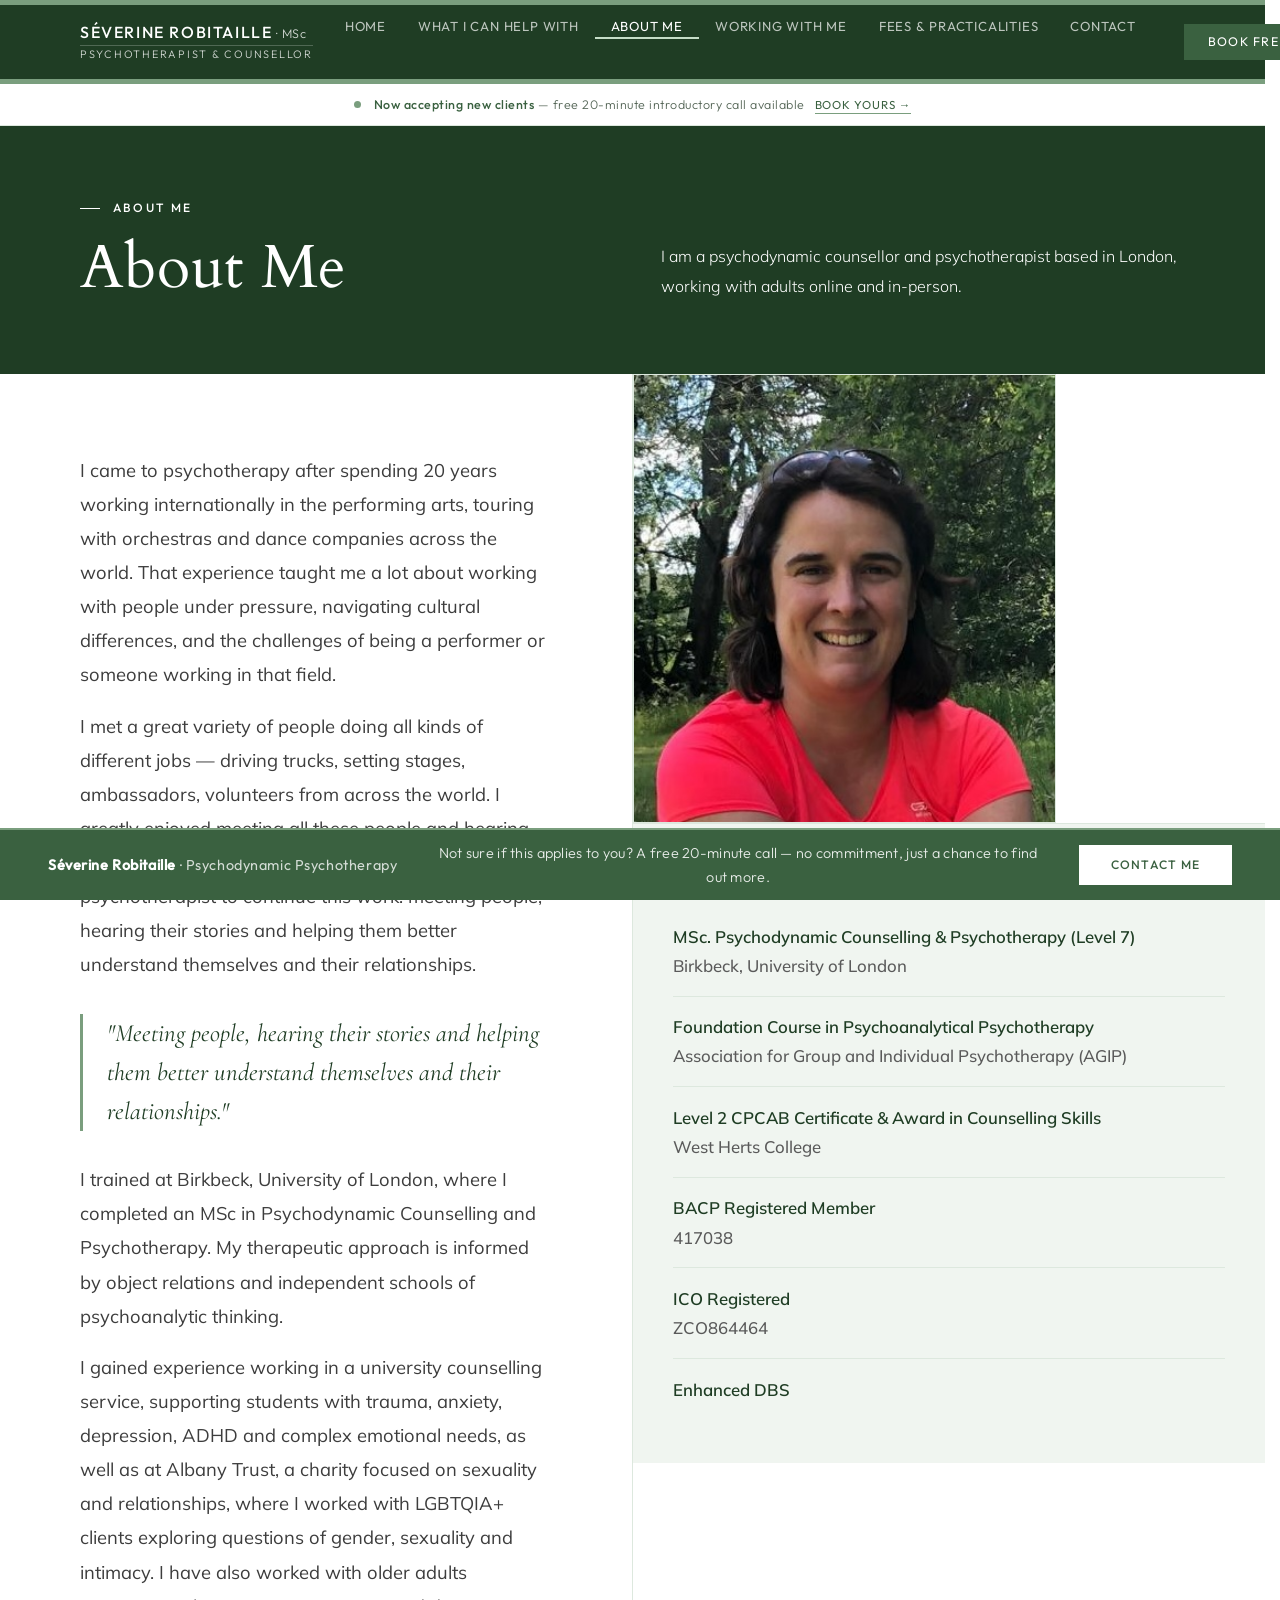
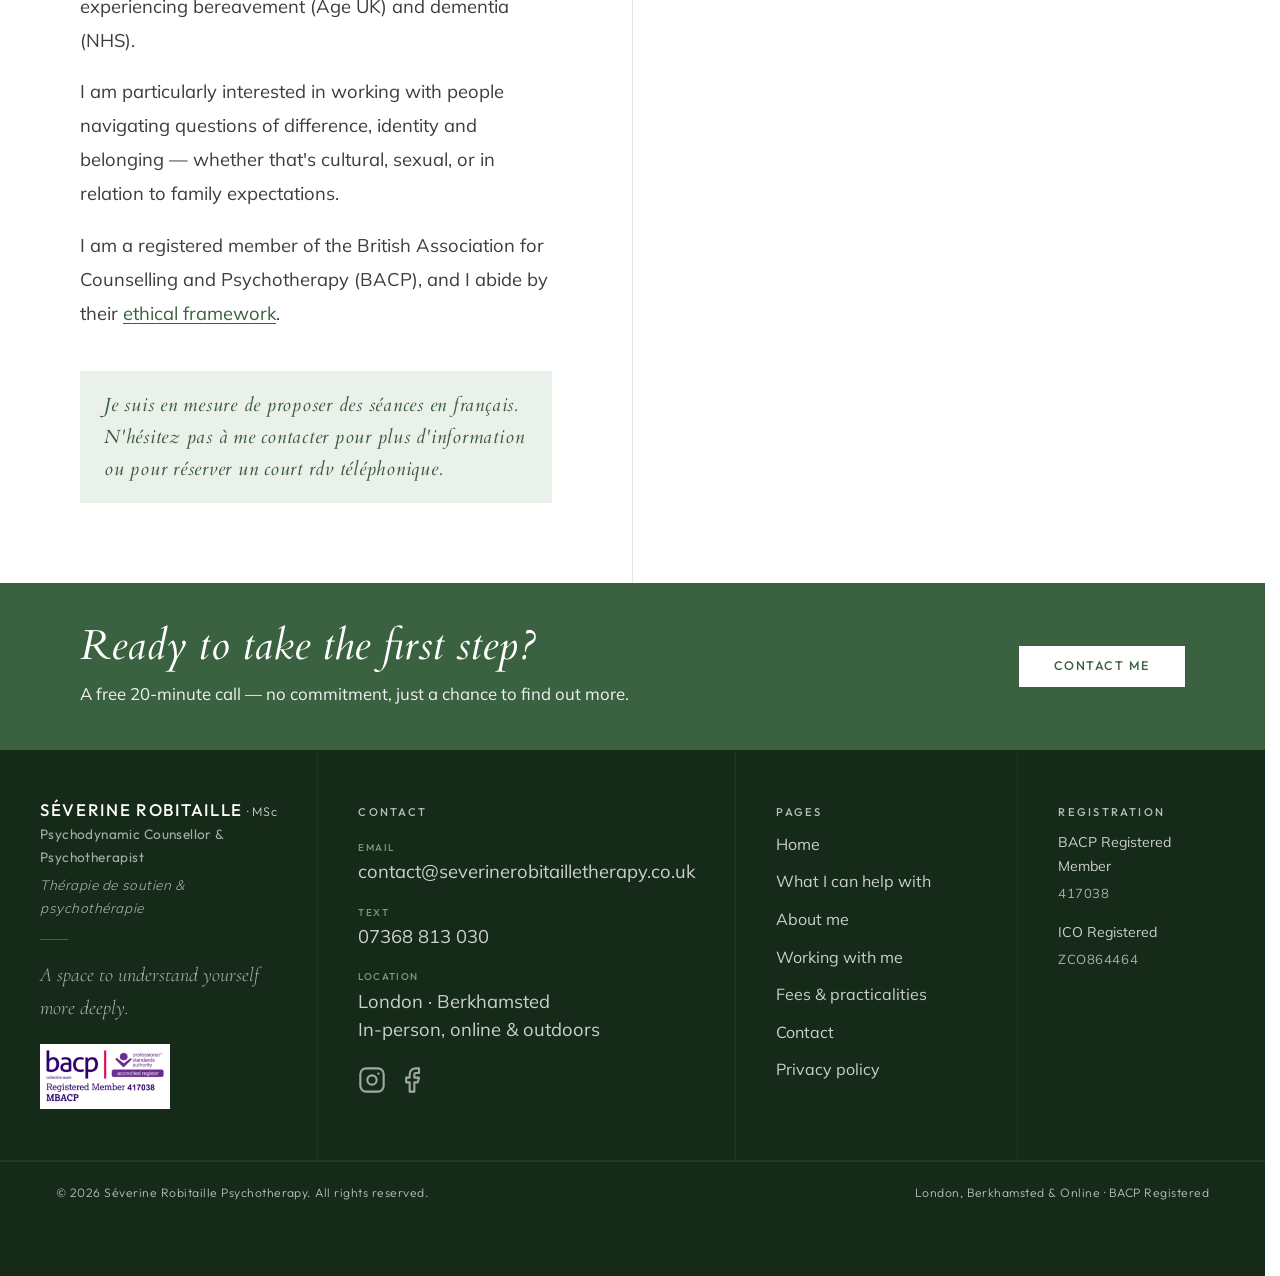
==== commit a1d349f4: "Update about.html DBS add" ====
--- a/about.html
+++ b/about.html
@@ -226,10 +226,11 @@
           <span class="creds-item__title">ICO Registered</span>
           <span class="creds-item__sub">ZCO864464</span>
         </div>
-      </div>
-
-    </div>
-
+         <div class="creds-item">
+          <span class="creds-item__title">Enhanced DBS</span>
+        </div>   
+    </div>
+  </div>
   </div>
 
   <!-- CTA STRIP — forest green, white text, bigger -->
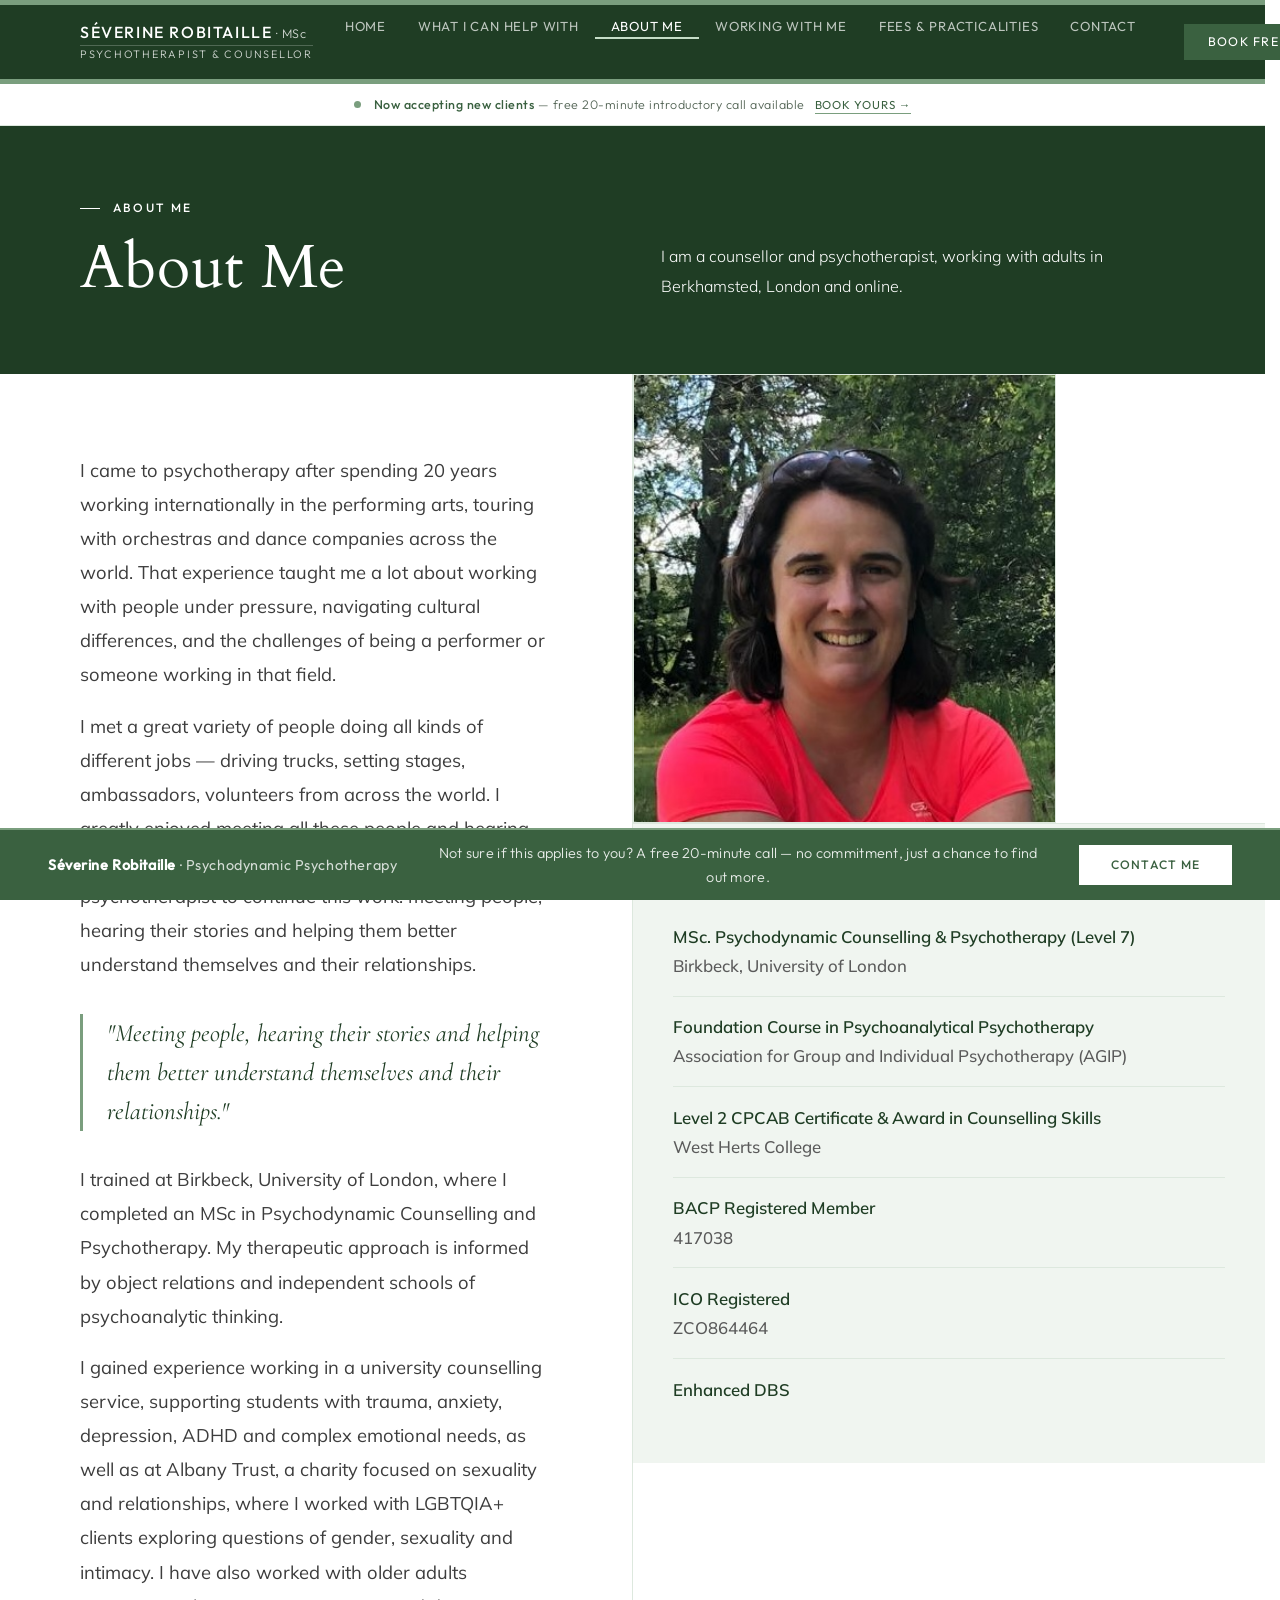
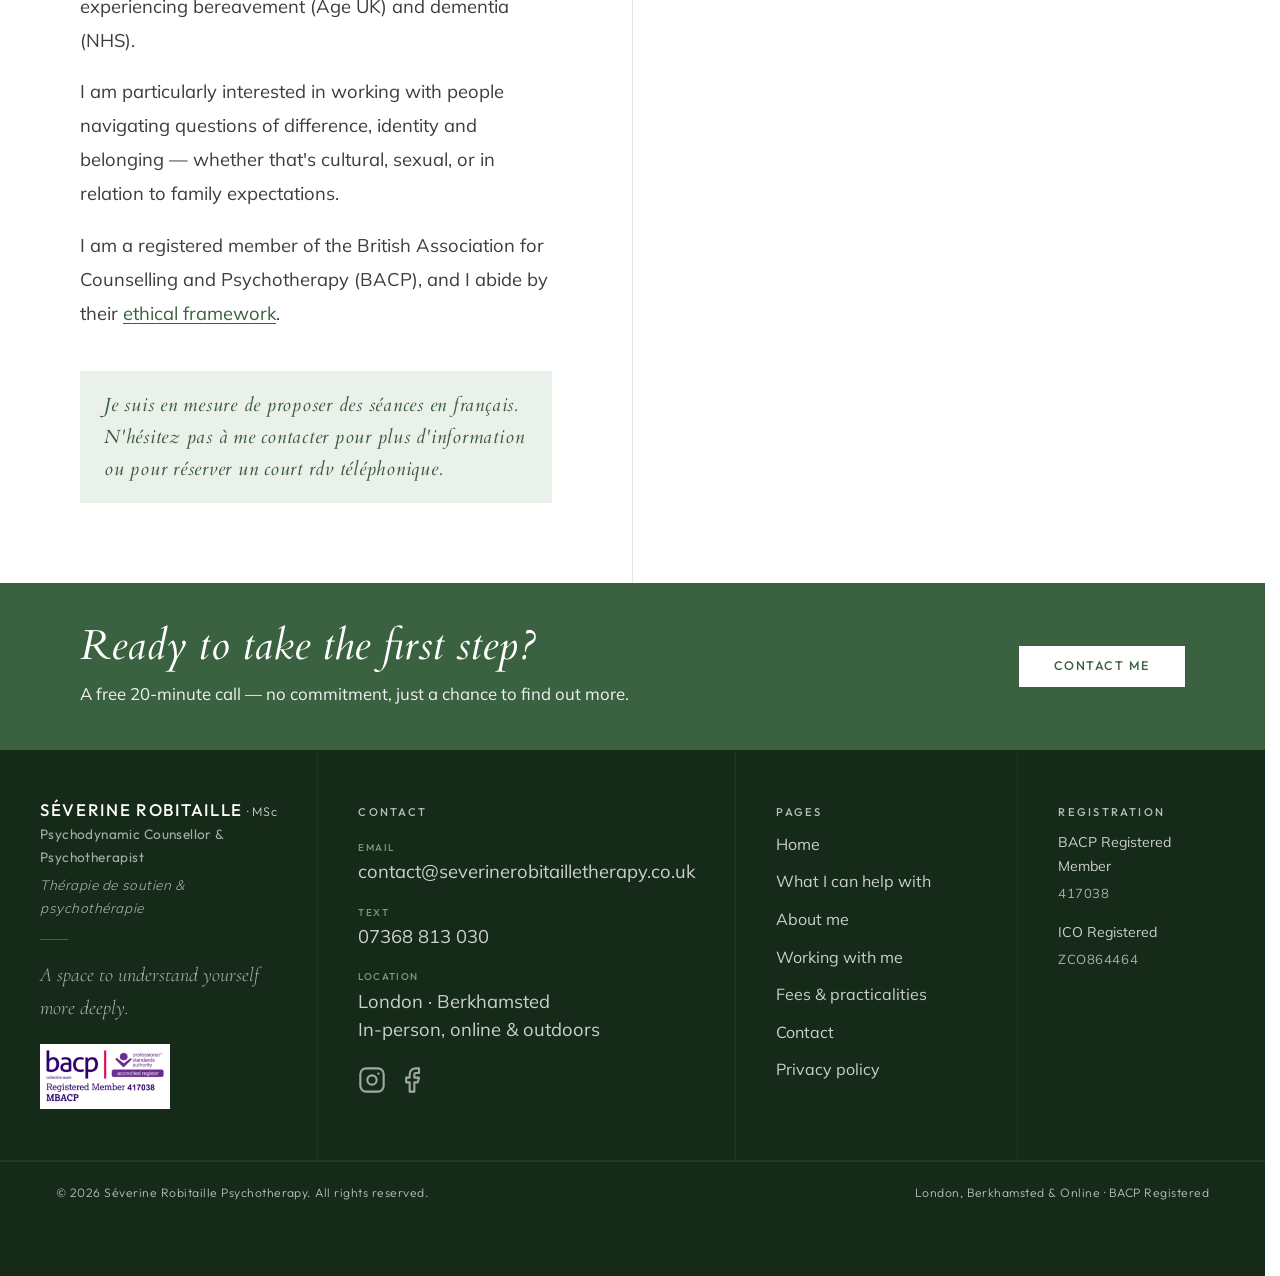
==== commit 0313bb28: "Update about.html Change Hero eyebrow" ====
--- a/about.html
+++ b/about.html
@@ -162,7 +162,7 @@
       <div class="page-hero__eyebrow">About Me</div>
       <h1 class="page-hero__title">About Me</h1>
     </div>
-    <p class="page-hero__desc">I am a psychodynamic counsellor and psychotherapist based in London, working with adults online and in-person.</p>
+    <p class="page-hero__desc">I am a counsellor and psychotherapist, working with adults in <br> Berkhamsted, London and online.</p>
   </div>
 
   <!-- MAIN CONTENT — Body text Option A + bumped size -->
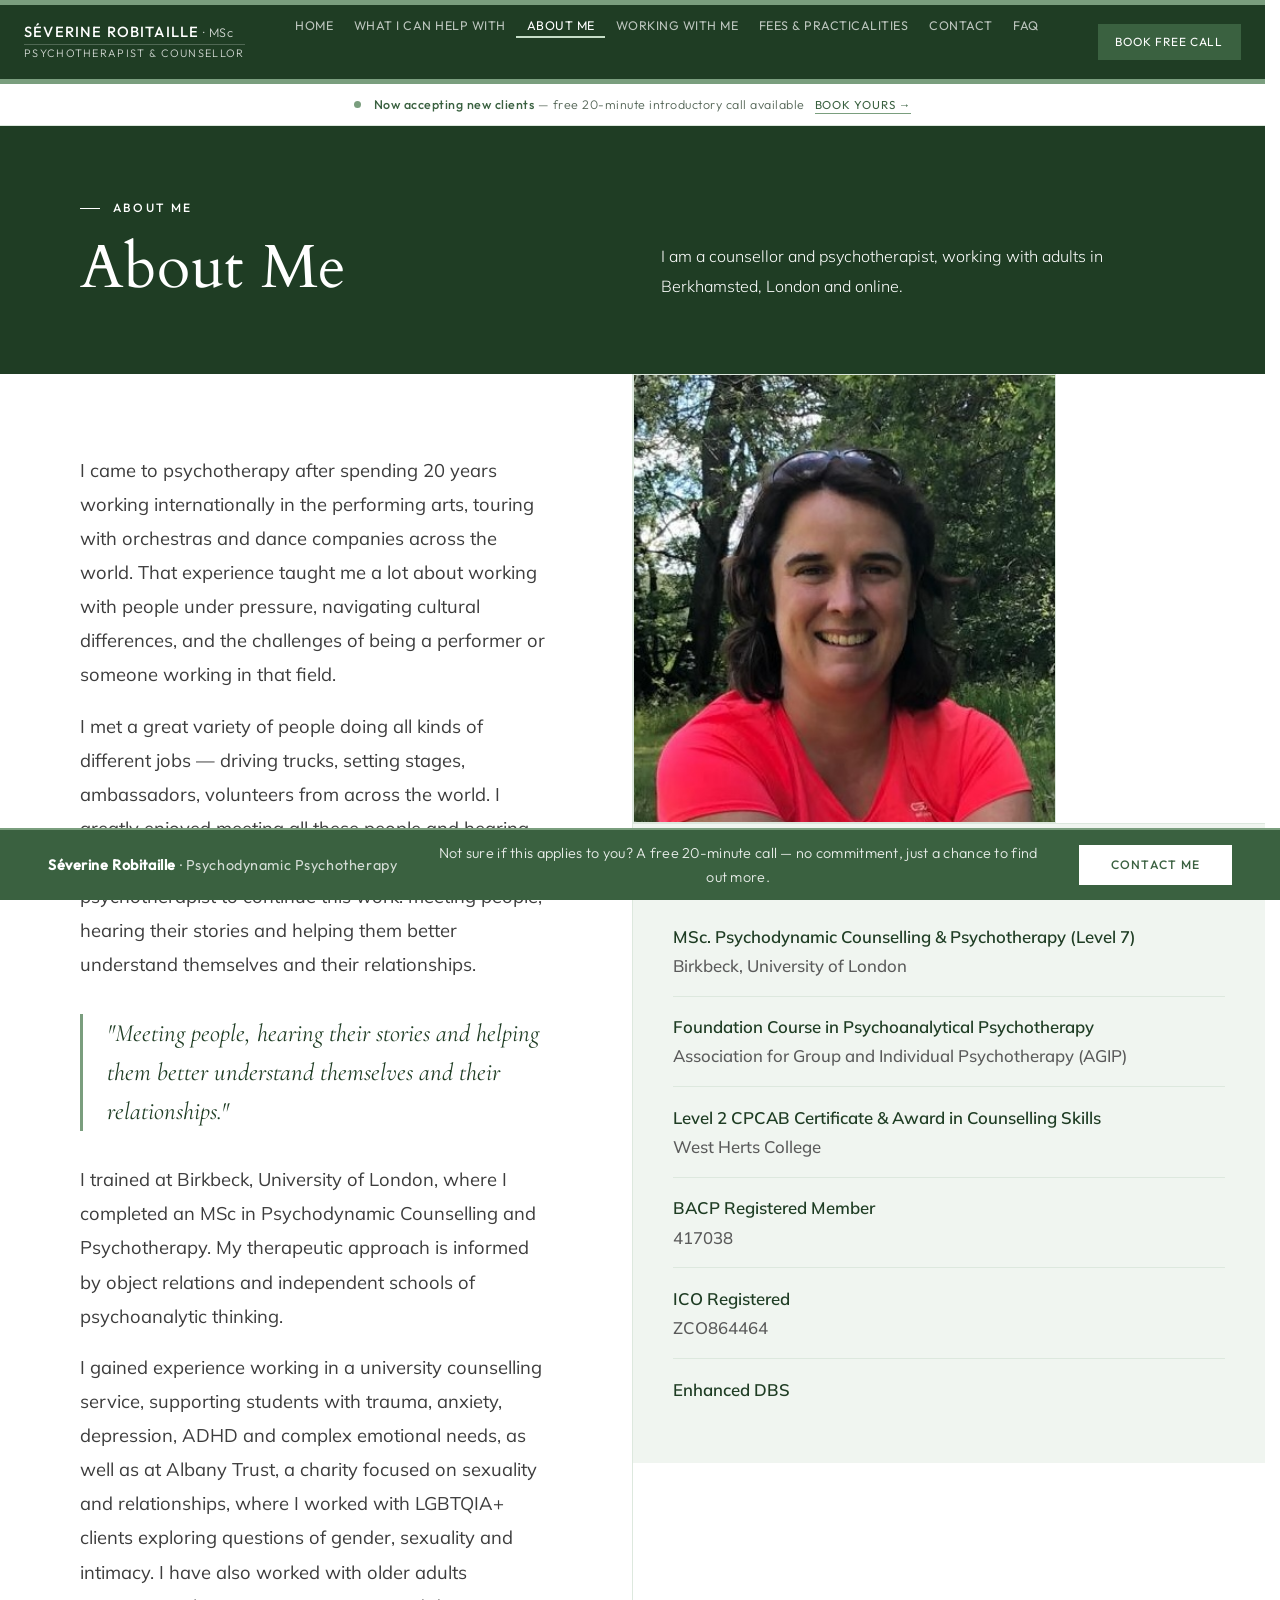
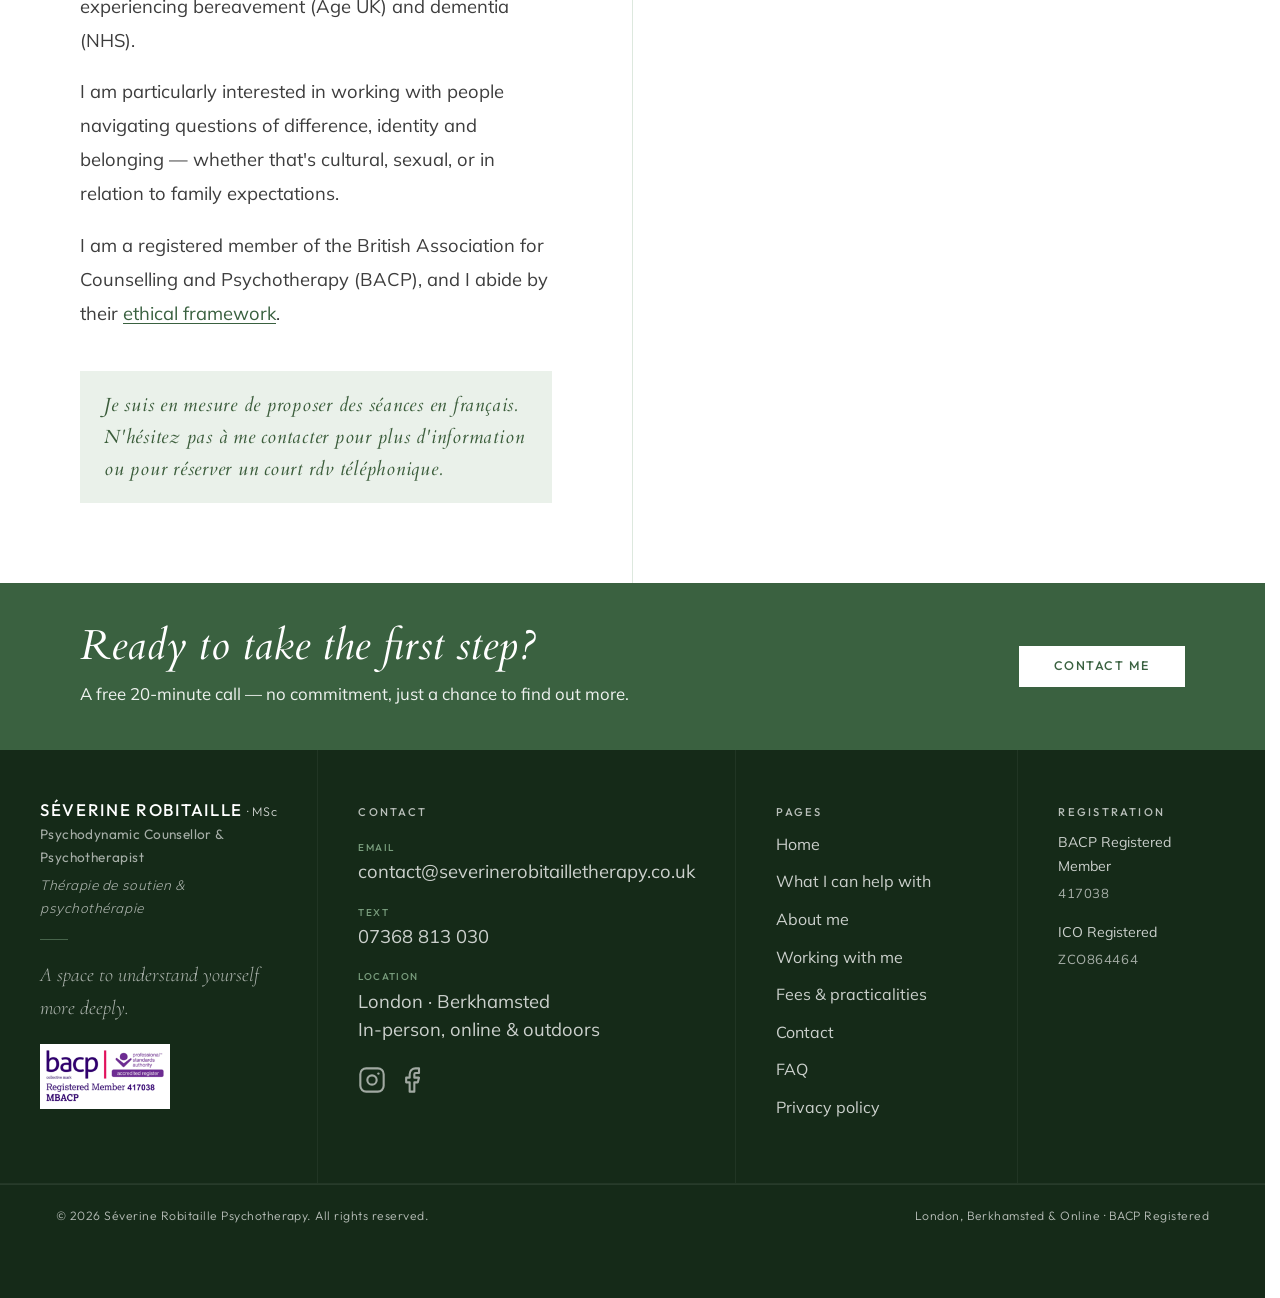
==== commit 5a5c359a: "Mapping faq page Adding FAQ to header, mobile and footer" ====
--- a/about.html
+++ b/about.html
@@ -21,24 +21,41 @@
     "@context": "https://schema.org",
     "@type": "MedicalBusiness",
     "name": "Séverine Robitaille Psychotherapy",
-    "description": "Psychodynamic counselling and psychotherapy for adults in London. Online and in-person sessions with Séverine Robitaille MSc, BACP registered.",
+    "description": "Psychodynamic counselling and psychotherapy for adults in Berkhamsted (Hertfordshire) and London. In-person, outdoor and online sessions with Séverine Robitaille MSc, BACP registered.",
     "url": "https://www.severinerobitailletherapy.co.uk",
     "telephone": "+447368813030",
     "email": "contact@severinerobitailletherapy.co.uk",
-    "address": {
-      "@type": "PostalAddress",
-      "streetAddress": "180-186 Kings Cross Road",
-      "addressLocality": "London",
-      "postalCode": "WC1X 9DE",
-      "addressCountry": "GB"
-    },
-    "geo": {
-      "@type": "GeoCoordinates",
-      "latitude": 51.5295,
-      "longitude": -0.1196
-    },
+    "address": [
+      {
+        "@type": "PostalAddress",
+        "streetAddress": "180-186 Kings Cross Road",
+        "addressLocality": "London",
+        "postalCode": "WC1X 9DE",
+        "addressCountry": "GB"
+      },
+      {
+        "@type": "PostalAddress",
+        "streetAddress": "First Floor, Buckland House, Dower Mews, Rear of 108 High Street",
+        "addressLocality": "Berkhamsted",
+        "addressRegion": "Hertfordshire",
+        "postalCode": "HP4 2BL",
+        "addressCountry": "GB"
+      }
+    ],
+    "location": [
+      {
+        "@type": "Place",
+        "name": "King's Cross practice",
+        "geo": { "@type": "GeoCoordinates", "latitude": 51.5295, "longitude": -0.1196 }
+      },
+      {
+        "@type": "Place",
+        "name": "Berkhamsted practice, Buckland House",
+        "geo": { "@type": "GeoCoordinates", "latitude": 51.7592, "longitude": -0.5605 }
+      }
+    ],
     "priceRange": "£80 per session",
-    "areaServed": "London",
+    "areaServed": ["Berkhamsted", "Hertfordshire", "Tring", "Hemel Hempstead", "Chesham", "St Albans", "Islington", "Angel", "North London", "London"],
     "founder": {
       "@type": "Person",
       "name": "Séverine Robitaille",
@@ -126,6 +143,7 @@
       <li><a href="working-with-me.html">Working with me</a></li>
       <li><a href="fees.html">Fees &amp; practicalities</a></li>
       <li><a href="contact.html">Contact</a></li>
+      <li><a href="faq.html">FAQ</a></li>
     </ul>
     <div class="nav-right">
       <div class="nav-cta"><a href="contact.html">Book Free Call</a></div>
@@ -143,6 +161,7 @@
     <a href="working-with-me.html">Working with me</a>
     <a href="fees.html">Fees &amp; practicalities</a>
     <a href="contact.html">Contact</a>
+    <a href="faq.html">FAQ</a>
     <a href="contact.html" class="mobile-nav-cta">Book Free Call</a>
   </div>
 
@@ -277,6 +296,7 @@
         <a href="working-with-me.html">Working with me</a>
         <a href="fees.html">Fees &amp; practicalities</a>
         <a href="contact.html">Contact</a>
+        <a href="faq.html">FAQ</a>
         <a href="privacy.html">Privacy policy</a>
       </div>
 
--- a/style.css
+++ b/style.css
@@ -1333,7 +1333,7 @@
 .faq-question__icon {
   font-family: var(--font-ui);
   font-size: 1.2rem;
-  color: var(--sage);
+  color: var(--forest);
   flex-shrink: 0;
   transition: transform var(--transition);
   line-height: 1;
@@ -3021,3 +3021,106 @@
     line-height: 1.75 !important;
   }
 }
+
+
+/* ════════════════════════════════════════════
+   NAV — fits 7 links + "Book Free Call" on laptops/tablets
+   (added after the FAQ page was added to the menu)
+   ════════════════════════════════════════════ */
+
+/* Laptops: tighten spacing so everything stays on one line */
+@media (min-width: 1200px) and (max-width: 1439px) {
+  .top-nav { padding: 0 1.5rem; }
+  .nav-links { margin: 0 0.5rem; }
+  .nav-links a { padding: 10px 0.65rem 0; font-size: 0.78rem; letter-spacing: 0.04em; }
+  .nav-cta { margin-left: 0.5rem; }
+  .nav-cta a { padding: 0 1.1rem; font-size: 0.74rem; letter-spacing: 0.08em; }
+  .nav-logo__name { font-size: 0.92rem; letter-spacing: 0.08em; }
+  .nav-logo__sub { letter-spacing: 0.12em; }
+}
+
+/* Small laptops & tablets: use the hamburger menu */
+@media (min-width: 769px) and (max-width: 1199px) {
+  .nav-links, .nav-cta, .nav-right { display: none !important; }
+
+  .top-nav { padding: 0 1.5rem; }
+
+  .nav-hamburger {
+    display: flex !important;
+    flex-direction: column;
+    justify-content: center;
+    gap: 5px;
+    background: none;
+    border: none;
+    cursor: pointer;
+    padding: 8px;
+    margin-left: auto;
+  }
+  .nav-hamburger span {
+    display: block;
+    width: 22px;
+    height: 1.5px;
+    background: rgba(255,255,255,0.8);
+    transition: transform 0.2s, opacity 0.2s;
+    transform-origin: center;
+  }
+  .nav-hamburger.open span:nth-child(1) { transform: translateY(6.5px) rotate(45deg); }
+  .nav-hamburger.open span:nth-child(2) { opacity: 0; }
+  .nav-hamburger.open span:nth-child(3) { transform: translateY(-6.5px) rotate(-45deg); }
+
+  .mobile-nav-panel {
+    display: none;
+    position: fixed;
+    top: 84px;
+    left: 0; right: 0;
+    background: #1f3d24;
+    border-bottom: 2px solid #7a9e7e;
+    z-index: 99;
+    flex-direction: column;
+  }
+  .mobile-nav-panel.open { display: flex; }
+  .mobile-nav-panel a {
+    font-family: 'Outfit', sans-serif;
+    font-size: 0.85rem;
+    letter-spacing: 0.1em;
+    text-transform: uppercase;
+    color: rgba(255,255,255,0.88);
+    padding: 1rem 1.5rem;
+    border-bottom: 1px solid rgba(255,255,255,0.06);
+    text-decoration: none;
+  }
+  .mobile-nav-panel a.mobile-nav-cta {
+    background: #7a9e7e;
+    color: white;
+    text-align: center;
+    border-bottom: none;
+    margin: 0.75rem 1.5rem 1rem;
+  }
+}
+
+/* Footer: two columns on tablets/small laptops so the email address doesn't push the page wider */
+@media (min-width: 769px) and (max-width: 1199px) {
+  .footer-1__top { grid-template-columns: 1fr 1fr; }
+  .footer-1__col, .footer-1__col--lower { min-width: 0; padding: 2.5rem 1.75rem; }
+  .footer-1__col--lower .contact-row,
+  .footer-1__col--lower .contact-row a { overflow-wrap: anywhere; }
+}
+
+
+/* ════════════════════════════════════════════
+   SHARED ACCESSIBILITY UTILITIES
+   ════════════════════════════════════════════ */
+
+/* Text for screen readers only (e.g. "(opens in new tab)") */
+.sr-only {
+  position: absolute;
+  width: 1px; height: 1px;
+  margin: -1px; padding: 0;
+  overflow: hidden;
+  clip: rect(0 0 0 0);
+  white-space: nowrap;
+  border: 0;
+}
+
+/* FAQ question headings wrapping the accordion buttons */
+.faq-q { margin: 0; font: inherit; }
